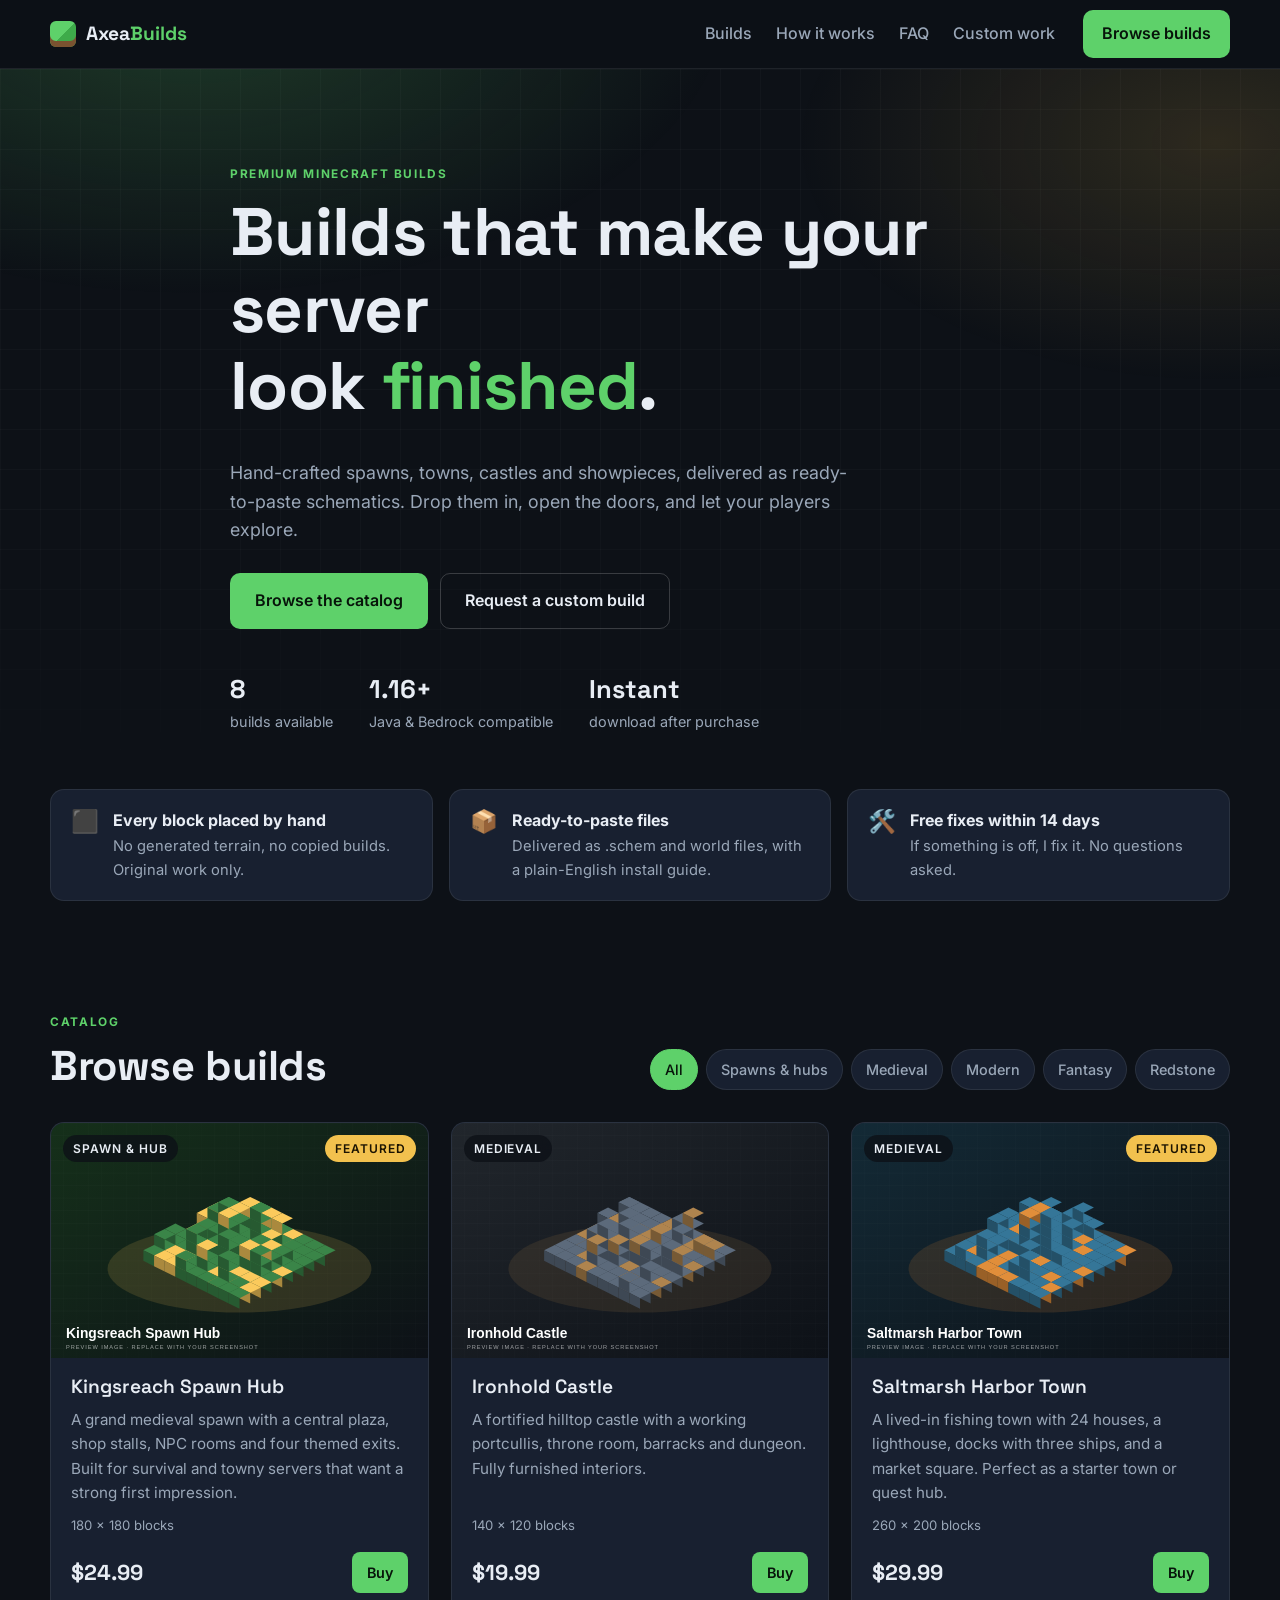
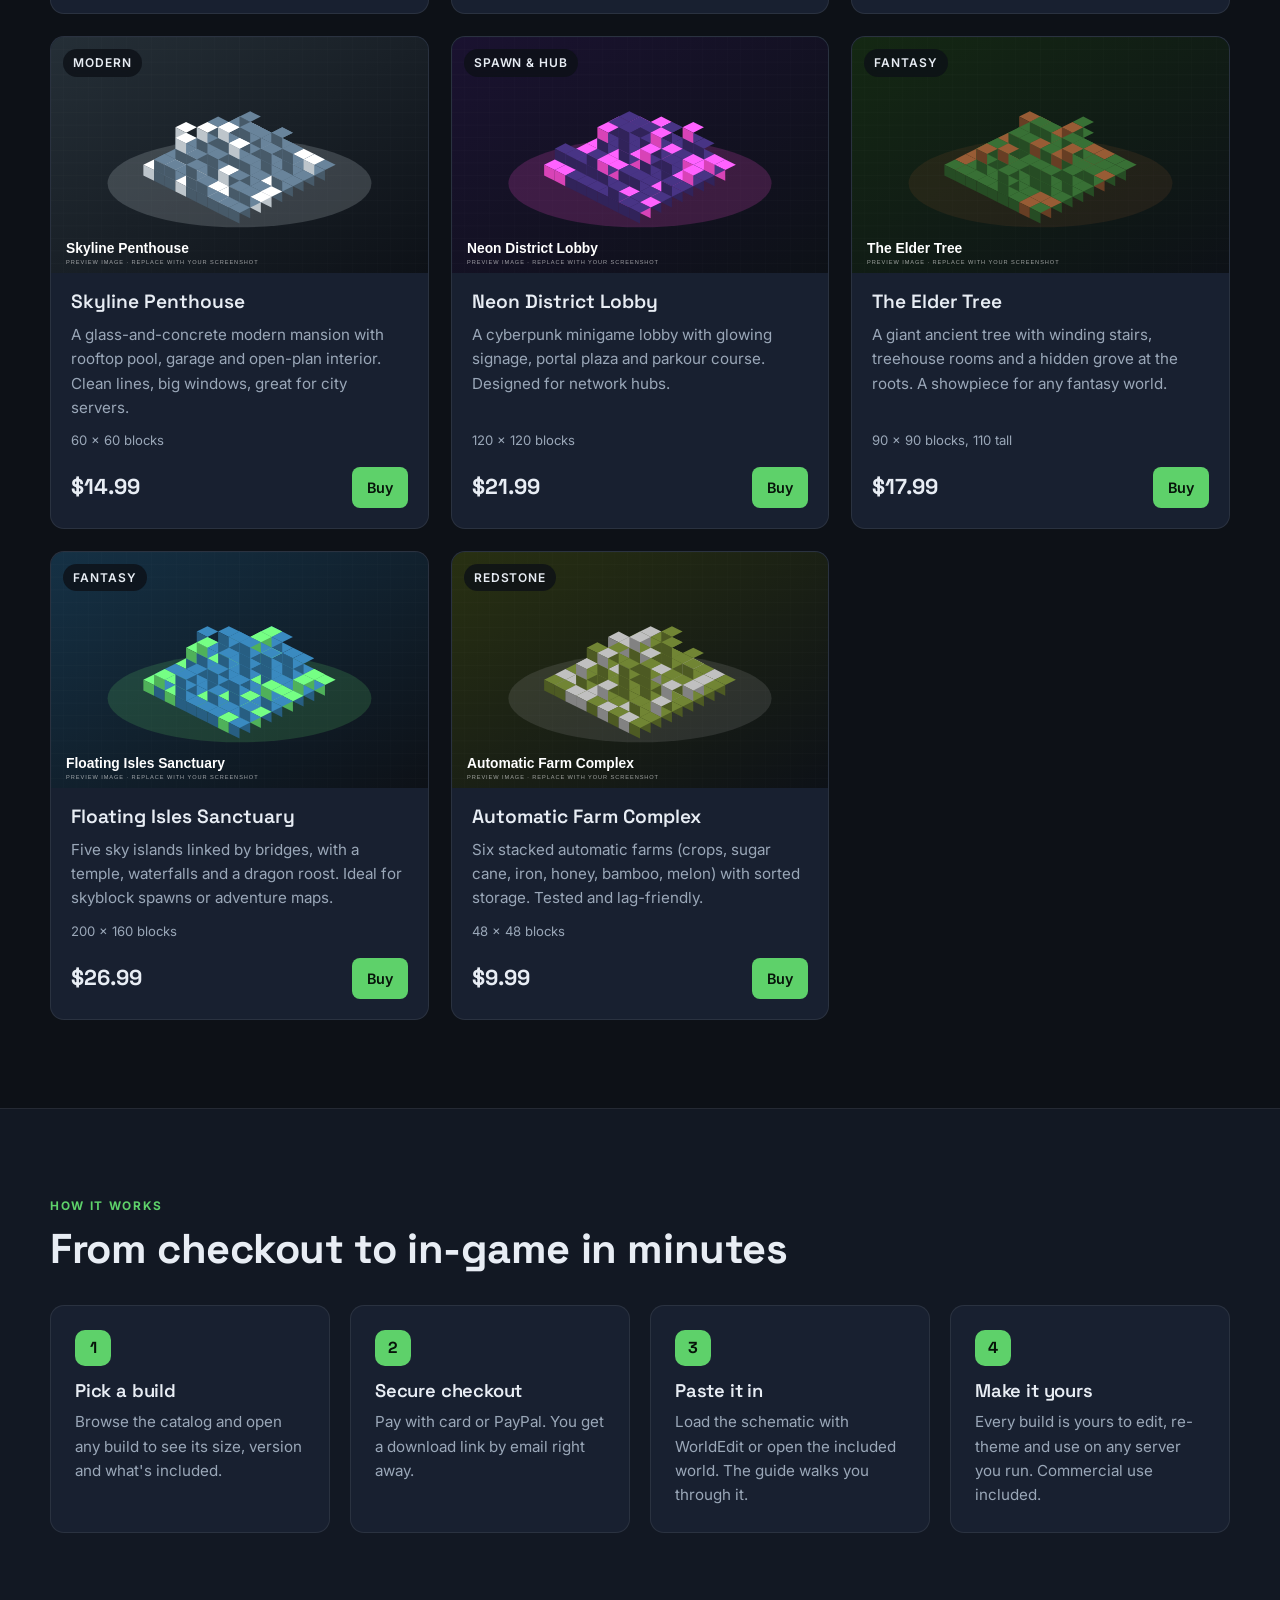
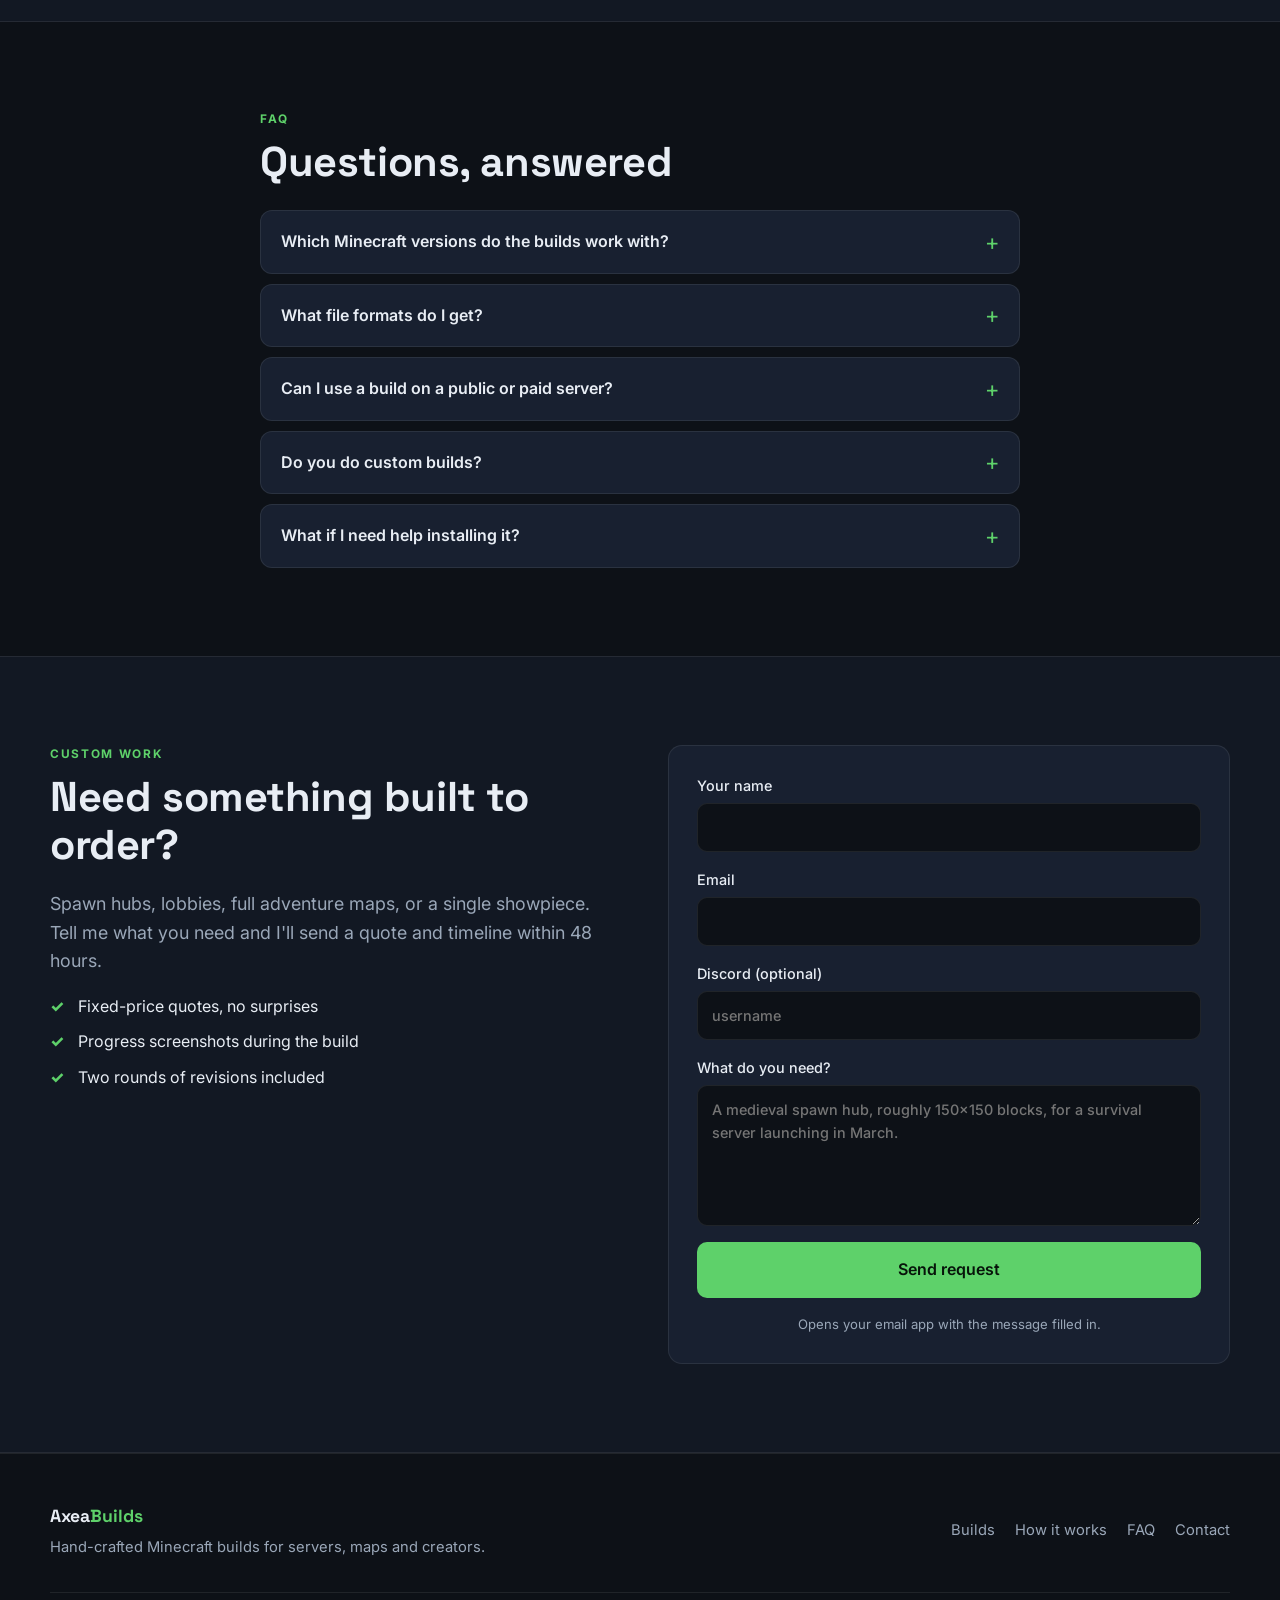
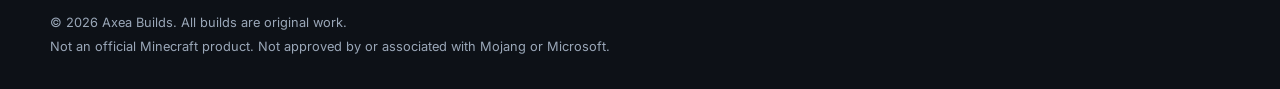
==== index.html @ 3d3b5273 "Add Axea Builds storefront website Static site for selling Minecraft builds: hero, filterable catalo" ====
<!doctype html>
<html lang="en">
<head>
  <meta charset="utf-8" />
  <meta name="viewport" content="width=device-width, initial-scale=1" />
  <title>Axea Builds — Premium Minecraft Builds</title>
  <meta name="description" content="Hand-crafted Minecraft builds for servers, maps and creators. Medieval, modern, fantasy and spawn hubs, delivered as ready-to-paste schematics." />
  <meta property="og:title" content="Axea Builds — Premium Minecraft Builds" />
  <meta property="og:description" content="Hand-crafted Minecraft builds for servers, maps and creators." />
  <meta property="og:type" content="website" />
  <link rel="icon" href="images/favicon.svg" type="image/svg+xml" />
  <link rel="preconnect" href="https://fonts.googleapis.com" />
  <link rel="preconnect" href="https://fonts.gstatic.com" crossorigin />
  <link href="https://fonts.googleapis.com/css2?family=Inter:wght@400;500;600;700;800&family=Space+Grotesk:wght@600;700&display=swap" rel="stylesheet" />
  <link rel="stylesheet" href="css/style.css" />
</head>
<body>
  <a class="skip-link" href="#catalog">Skip to catalog</a>

  <header class="site-header" id="top">
    <div class="container nav-row">
      <a class="brand" href="#top" aria-label="Axea Builds home">
        <span class="brand-mark" aria-hidden="true"></span>
        <span class="brand-name">Axea<span class="brand-accent">Builds</span></span>
      </a>
      <nav class="nav" aria-label="Main">
        <a href="#catalog">Builds</a>
        <a href="#process">How it works</a>
        <a href="#faq">FAQ</a>
        <a href="#contact">Custom work</a>
      </nav>
      <a class="btn btn-primary nav-cta" href="#catalog">Browse builds</a>
      <button class="nav-toggle" aria-label="Open menu" aria-expanded="false" aria-controls="mobile-nav">
        <span></span><span></span><span></span>
      </button>
    </div>
    <div class="mobile-nav" id="mobile-nav" hidden>
      <a href="#catalog">Builds</a>
      <a href="#process">How it works</a>
      <a href="#faq">FAQ</a>
      <a href="#contact">Custom work</a>
    </div>
  </header>

  <main>
    <!-- Hero -->
    <section class="hero">
      <div class="hero-bg" aria-hidden="true"></div>
      <div class="container hero-inner">
        <p class="eyebrow">Premium Minecraft builds</p>
        <h1>Builds that make your server<br class="br-desktop" /> look <em>finished</em>.</h1>
        <p class="lead">
          Hand-crafted spawns, towns, castles and showpieces, delivered as ready-to-paste
          schematics. Drop them in, open the doors, and let your players explore.
        </p>
        <div class="hero-actions">
          <a class="btn btn-primary btn-lg" href="#catalog">Browse the catalog</a>
          <a class="btn btn-ghost btn-lg" href="#contact">Request a custom build</a>
        </div>
        <ul class="hero-stats" aria-label="Highlights">
          <li><strong data-stat="builds">—</strong><span>builds available</span></li>
          <li><strong>1.16+</strong><span>Java &amp; Bedrock compatible</span></li>
          <li><strong>Instant</strong><span>download after purchase</span></li>
        </ul>
      </div>
    </section>

    <!-- Trust strip -->
    <section class="trust container" aria-label="Why buy here">
      <div class="trust-item">
        <span class="trust-icon" aria-hidden="true">⬛</span>
        <div><strong>Every block placed by hand</strong><p>No generated terrain, no copied builds. Original work only.</p></div>
      </div>
      <div class="trust-item">
        <span class="trust-icon" aria-hidden="true">📦</span>
        <div><strong>Ready-to-paste files</strong><p>Delivered as .schem and world files, with a plain-English install guide.</p></div>
      </div>
      <div class="trust-item">
        <span class="trust-icon" aria-hidden="true">🛠️</span>
        <div><strong>Free fixes within 14 days</strong><p>If something is off, I fix it. No questions asked.</p></div>
      </div>
    </section>

    <!-- Catalog -->
    <section class="section" id="catalog">
      <div class="container">
        <div class="section-head">
          <div>
            <p class="eyebrow">Catalog</p>
            <h2>Browse builds</h2>
          </div>
          <div class="filters" role="group" aria-label="Filter by category">
            <button class="chip is-active" data-filter="all">All</button>
            <button class="chip" data-filter="spawn">Spawns &amp; hubs</button>
            <button class="chip" data-filter="medieval">Medieval</button>
            <button class="chip" data-filter="modern">Modern</button>
            <button class="chip" data-filter="fantasy">Fantasy</button>
            <button class="chip" data-filter="redstone">Redstone</button>
          </div>
        </div>
        <div class="grid" id="build-grid" aria-live="polite"></div>
        <p class="empty" id="empty-state" hidden>No builds in this category yet. Check back soon.</p>
      </div>
    </section>

    <!-- Process -->
    <section class="section section-alt" id="process">
      <div class="container">
        <p class="eyebrow">How it works</p>
        <h2>From checkout to in-game in minutes</h2>
        <ol class="steps">
          <li>
            <span class="step-num">1</span>
            <h3>Pick a build</h3>
            <p>Browse the catalog and open any build to see its size, version and what's included.</p>
          </li>
          <li>
            <span class="step-num">2</span>
            <h3>Secure checkout</h3>
            <p>Pay with card or PayPal. You get a download link by email right away.</p>
          </li>
          <li>
            <span class="step-num">3</span>
            <h3>Paste it in</h3>
            <p>Load the schematic with WorldEdit or open the included world. The guide walks you through it.</p>
          </li>
          <li>
            <span class="step-num">4</span>
            <h3>Make it yours</h3>
            <p>Every build is yours to edit, re-theme and use on any server you run. Commercial use included.</p>
          </li>
        </ol>
      </div>
    </section>

    <!-- FAQ -->
    <section class="section" id="faq">
      <div class="container narrow">
        <p class="eyebrow">FAQ</p>
        <h2>Questions, answered</h2>
        <div class="faq">
          <details>
            <summary>Which Minecraft versions do the builds work with?</summary>
            <p>All builds are made in Java Edition 1.20 and tested back to 1.16. Bedrock world files are included for builds marked "Bedrock ready".</p>
          </details>
          <details>
            <summary>What file formats do I get?</summary>
            <p>A <code>.schem</code> file for WorldEdit or FAWE, plus a full world save so you can open the build in single-player and look around before placing it.</p>
          </details>
          <details>
            <summary>Can I use a build on a public or paid server?</summary>
            <p>Yes. Every purchase includes a commercial licence. The only thing you can't do is resell or redistribute the files themselves.</p>
          </details>
          <details>
            <summary>Do you do custom builds?</summary>
            <p>Yes. Send a short description, a rough size, and your deadline using the form below. You'll get a quote within 48 hours.</p>
          </details>
          <details>
            <summary>What if I need help installing it?</summary>
            <p>Every download comes with a step-by-step install guide. If you still get stuck, reply to your order email and I'll help you personally.</p>
          </details>
        </div>
      </div>
    </section>

    <!-- Contact / custom -->
    <section class="section section-alt" id="contact">
      <div class="container contact-grid">
        <div>
          <p class="eyebrow">Custom work</p>
          <h2>Need something built to order?</h2>
          <p class="lead">
            Spawn hubs, lobbies, full adventure maps, or a single showpiece. Tell me what you need
            and I'll send a quote and timeline within 48 hours.
          </p>
          <ul class="checklist">
            <li>Fixed-price quotes, no surprises</li>
            <li>Progress screenshots during the build</li>
            <li>Two rounds of revisions included</li>
          </ul>
        </div>
        <form class="contact-form" id="contact-form" novalidate>
          <label>
            <span>Your name</span>
            <input type="text" name="name" required autocomplete="name" />
          </label>
          <label>
            <span>Email</span>
            <input type="email" name="email" required autocomplete="email" />
          </label>
          <label>
            <span>Discord (optional)</span>
            <input type="text" name="discord" placeholder="username" />
          </label>
          <label>
            <span>What do you need?</span>
            <textarea name="message" rows="5" required placeholder="A medieval spawn hub, roughly 150×150 blocks, for a survival server launching in March."></textarea>
          </label>
          <button class="btn btn-primary btn-lg" type="submit">Send request</button>
          <p class="form-note">Opens your email app with the message filled in.</p>
        </form>
      </div>
    </section>
  </main>

  <footer class="site-footer">
    <div class="container footer-row">
      <div>
        <span class="brand-name">Axea<span class="brand-accent">Builds</span></span>
        <p class="footer-small">Hand-crafted Minecraft builds for servers, maps and creators.</p>
      </div>
      <nav class="footer-links" aria-label="Footer">
        <a href="#catalog">Builds</a>
        <a href="#process">How it works</a>
        <a href="#faq">FAQ</a>
        <a href="#contact">Contact</a>
      </nav>
    </div>
    <div class="container footer-legal">
      <p>© <span id="year"></span> Axea Builds. All builds are original work.</p>
      <p>Not an official Minecraft product. Not approved by or associated with Mojang or Microsoft.</p>
    </div>
  </footer>

  <!-- Build detail modal -->
  <div class="modal" id="modal" hidden>
    <div class="modal-backdrop" data-close></div>
    <div class="modal-card" role="dialog" aria-modal="true" aria-labelledby="modal-title">
      <button class="modal-close" data-close aria-label="Close">×</button>
      <div class="modal-media"><img id="modal-img" alt="" /></div>
      <div class="modal-body">
        <p class="eyebrow" id="modal-category"></p>
        <h2 id="modal-title"></h2>
        <p id="modal-desc"></p>
        <dl class="specs">
          <div><dt>Size</dt><dd id="modal-size"></dd></div>
          <div><dt>Version</dt><dd id="modal-version"></dd></div>
          <div><dt>Includes</dt><dd id="modal-includes"></dd></div>
        </dl>
        <div class="modal-actions">
          <span class="price" id="modal-price"></span>
          <a class="btn btn-primary btn-lg" id="modal-buy" href="#" target="_blank" rel="noopener">Buy now</a>
        </div>
      </div>
    </div>
  </div>

  <script src="js/builds.js"></script>
  <script src="js/main.js"></script>
</body>
</html>
---- css/style.css ----
/* ============================================================
   Axea Builds — stylesheet
   Colors and sizes live in :root so they are easy to change.
   ============================================================ */

:root {
  --bg: #0d1117;
  --bg-alt: #121823;
  --surface: #182030;
  --surface-2: #1f2a3b;
  --border: rgba(255, 255, 255, 0.08);
  --text: #e8edf4;
  --muted: #9aa7b8;
  --accent: #5ed16a;        /* grass green */
  --accent-dark: #3eab4a;
  --gold: #f2c14e;
  --danger: #ff6b6b;
  --radius: 14px;
  --shadow: 0 20px 50px rgba(0, 0, 0, 0.45);
  --font: "Inter", system-ui, -apple-system, "Segoe UI", sans-serif;
  --font-display: "Space Grotesk", var(--font);
  --container: 1180px;
}

*, *::before, *::after { box-sizing: border-box; }

html { scroll-behavior: smooth; }

body {
  margin: 0;
  font-family: var(--font);
  background: var(--bg);
  color: var(--text);
  line-height: 1.6;
  -webkit-font-smoothing: antialiased;
}

img { max-width: 100%; display: block; }
a { color: inherit; text-decoration: none; }
button { font: inherit; cursor: pointer; }

h1, h2, h3 {
  font-family: var(--font-display);
  line-height: 1.15;
  margin: 0 0 0.5em;
  letter-spacing: -0.01em;
}
h1 { font-size: clamp(2.4rem, 6vw, 4.2rem); font-weight: 700; }
h2 { font-size: clamp(1.8rem, 4vw, 2.6rem); font-weight: 700; }
h3 { font-size: 1.15rem; font-weight: 600; }

p { margin: 0 0 1em; }
code { background: var(--surface-2); padding: 0.1em 0.4em; border-radius: 6px; font-size: 0.9em; }

.container {
  width: min(var(--container), 100% - 32px);
  margin-inline: auto;
}
.container.narrow { max-width: 760px; }

.eyebrow {
  text-transform: uppercase;
  letter-spacing: 0.14em;
  font-size: 0.74rem;
  font-weight: 700;
  color: var(--accent);
  margin-bottom: 0.6rem;
}

.lead { font-size: 1.12rem; color: var(--muted); max-width: 58ch; }

.skip-link {
  position: absolute; left: -999px; top: 8px;
  background: var(--accent); color: #000; padding: 8px 12px; border-radius: 8px;
}
.skip-link:focus { left: 8px; z-index: 100; }

/* ---------- Buttons ---------- */
.btn {
  display: inline-flex; align-items: center; justify-content: center; gap: 8px;
  padding: 10px 18px;
  border-radius: 10px;
  font-weight: 600;
  border: 1px solid transparent;
  transition: transform 0.15s ease, background 0.15s ease, border-color 0.15s ease;
  white-space: nowrap;
}
.btn:hover { transform: translateY(-1px); }
.btn:active { transform: translateY(0); }
.btn-lg { padding: 14px 24px; font-size: 1rem; }
.btn-primary { background: var(--accent); color: #07140a; }
.btn-primary:hover { background: #74e07f; }
.btn-ghost { background: transparent; border-color: rgba(255,255,255,0.18); color: var(--text); }
.btn-ghost:hover { border-color: rgba(255,255,255,0.4); background: rgba(255,255,255,0.04); }
.btn-sm { padding: 8px 14px; font-size: 0.9rem; border-radius: 8px; }

/* ---------- Header ---------- */
.site-header {
  position: sticky; top: 0; z-index: 50;
  background: rgba(13, 17, 23, 0.8);
  backdrop-filter: blur(14px);
  -webkit-backdrop-filter: blur(14px);
  border-bottom: 1px solid var(--border);
}
.nav-row { display: flex; align-items: center; gap: 28px; height: 68px; }
.brand { display: flex; align-items: center; gap: 10px; font-family: var(--font-display); font-weight: 700; font-size: 1.2rem; }
.brand-mark {
  width: 26px; height: 26px; border-radius: 6px;
  background:
    linear-gradient(135deg, var(--accent) 0 50%, var(--accent-dark) 50% 100%);
  box-shadow: inset 0 -6px 0 #7a5230;
}
.brand-accent { color: var(--accent); }
.nav { display: flex; gap: 24px; margin-left: auto; font-weight: 500; color: var(--muted); }
.nav a:hover { color: var(--text); }
.nav-toggle {
  display: none; background: none; border: 0; padding: 8px; margin-left: auto;
  flex-direction: column; gap: 5px;
}
.nav-toggle span { display: block; width: 22px; height: 2px; background: var(--text); border-radius: 2px; }
.mobile-nav { display: flex; flex-direction: column; border-top: 1px solid var(--border); }
.mobile-nav[hidden] { display: none; }
.mobile-nav a { padding: 14px 16px; border-bottom: 1px solid var(--border); font-weight: 500; }

/* ---------- Hero ---------- */
.hero { position: relative; overflow: hidden; padding: 96px 0 72px; }
.hero-bg {
  position: absolute; inset: 0; z-index: 0;
  background:
    radial-gradient(900px 500px at 15% -10%, rgba(94, 209, 106, 0.22), transparent 60%),
    radial-gradient(700px 400px at 95% 10%, rgba(242, 193, 78, 0.14), transparent 60%),
    linear-gradient(rgba(255,255,255,0.025) 1px, transparent 1px),
    linear-gradient(90deg, rgba(255,255,255,0.025) 1px, transparent 1px);
  background-size: auto, auto, 40px 40px, 40px 40px;
  mask-image: linear-gradient(to bottom, #000 60%, transparent);
  -webkit-mask-image: linear-gradient(to bottom, #000 60%, transparent);
}
.hero-inner { position: relative; z-index: 1; max-width: 820px; }
.hero h1 em { font-style: normal; color: var(--accent); }
.hero-actions { display: flex; flex-wrap: wrap; gap: 12px; margin: 28px 0 40px; }
.hero-stats {
  list-style: none; padding: 0; margin: 0;
  display: flex; flex-wrap: wrap; gap: 36px;
}
.hero-stats li { display: flex; flex-direction: column; }
.hero-stats strong { font-family: var(--font-display); font-size: 1.6rem; }
.hero-stats span { color: var(--muted); font-size: 0.9rem; }

/* ---------- Trust strip ---------- */
.trust {
  display: grid; grid-template-columns: repeat(3, 1fr); gap: 16px;
  margin-top: -16px; margin-bottom: 24px;
}
.trust-item {
  display: flex; gap: 14px; align-items: flex-start;
  background: var(--surface); border: 1px solid var(--border);
  border-radius: var(--radius); padding: 18px 20px;
}
.trust-icon { font-size: 1.4rem; line-height: 1; margin-top: 2px; }
.trust-item strong { display: block; margin-bottom: 2px; }
.trust-item p { margin: 0; color: var(--muted); font-size: 0.92rem; }

/* ---------- Sections ---------- */
.section { padding: 88px 0; }
.section-alt { background: var(--bg-alt); border-block: 1px solid var(--border); }
.section-head {
  display: flex; flex-wrap: wrap; align-items: flex-end; justify-content: space-between;
  gap: 20px; margin-bottom: 32px;
}
.section-head h2 { margin-bottom: 0; }

.filters { display: flex; flex-wrap: wrap; gap: 8px; }
.chip {
  background: var(--surface); border: 1px solid var(--border); color: var(--muted);
  padding: 8px 14px; border-radius: 999px; font-weight: 500; font-size: 0.9rem;
  transition: all 0.15s ease;
}
.chip:hover { color: var(--text); border-color: rgba(255,255,255,0.25); }
.chip.is-active { background: var(--accent); color: #07140a; border-color: var(--accent); }

/* ---------- Catalog grid ---------- */
.grid {
  display: grid;
  grid-template-columns: repeat(auto-fill, minmax(300px, 1fr));
  gap: 22px;
}
.card {
  background: var(--surface); border: 1px solid var(--border);
  border-radius: var(--radius); overflow: hidden;
  display: flex; flex-direction: column;
  transition: transform 0.2s ease, border-color 0.2s ease, box-shadow 0.2s ease;
}
.card:hover { transform: translateY(-4px); border-color: rgba(94,209,106,0.5); box-shadow: var(--shadow); }
.card-media { position: relative; aspect-ratio: 16 / 10; background: var(--surface-2); cursor: pointer; }
.card-media img { width: 100%; height: 100%; object-fit: cover; }
.badge {
  position: absolute; top: 12px; left: 12px;
  background: rgba(13,17,23,0.8); backdrop-filter: blur(6px);
  padding: 4px 10px; border-radius: 999px; font-size: 0.75rem; font-weight: 600;
  text-transform: uppercase; letter-spacing: 0.08em;
}
.badge.is-featured { background: var(--gold); color: #1c1402; left: auto; right: 12px; }
.card-body { padding: 18px 20px 20px; display: flex; flex-direction: column; gap: 10px; flex: 1; }
.card-body h3 { margin: 0; font-size: 1.2rem; }
.card-body h3 button {
  background: none; border: 0; color: inherit; font: inherit; padding: 0; text-align: left;
}
.card-body h3 button:hover { color: var(--accent); }
.card-desc { color: var(--muted); font-size: 0.95rem; margin: 0; flex: 1; }
.card-meta { display: flex; gap: 14px; color: var(--muted); font-size: 0.82rem; }
.card-foot { display: flex; align-items: center; justify-content: space-between; margin-top: 6px; }
.price { font-family: var(--font-display); font-weight: 700; font-size: 1.35rem; }
.price small { color: var(--muted); font-weight: 500; font-size: 0.8rem; margin-left: 4px; }
.empty { text-align: center; color: var(--muted); padding: 40px 0; }

/* ---------- Steps ---------- */
.steps {
  list-style: none; padding: 0; margin: 32px 0 0;
  display: grid; grid-template-columns: repeat(4, 1fr); gap: 20px;
  counter-reset: step;
}
.steps li {
  background: var(--surface); border: 1px solid var(--border); border-radius: var(--radius);
  padding: 24px;
}
.step-num {
  display: inline-grid; place-items: center;
  width: 36px; height: 36px; border-radius: 10px;
  background: var(--accent); color: #07140a; font-weight: 800; margin-bottom: 14px;
  font-family: var(--font-display);
}
.steps p { margin: 0; color: var(--muted); font-size: 0.95rem; }

/* ---------- FAQ ---------- */
.faq { margin-top: 24px; display: flex; flex-direction: column; gap: 10px; }
.faq details {
  background: var(--surface); border: 1px solid var(--border); border-radius: 12px;
  padding: 0 20px;
}
.faq summary {
  cursor: pointer; font-weight: 600; padding: 18px 0; list-style: none;
  display: flex; justify-content: space-between; align-items: center; gap: 16px;
}
.faq summary::-webkit-details-marker { display: none; }
.faq summary::after {
  content: "+"; font-size: 1.4rem; color: var(--accent); font-weight: 400; line-height: 1;
  transition: transform 0.2s ease;
}
.faq details[open] summary::after { transform: rotate(45deg); }
.faq details p { color: var(--muted); margin: 0 0 18px; }

/* ---------- Contact ---------- */
.contact-grid { display: grid; grid-template-columns: 1fr 1fr; gap: 56px; align-items: start; }
.checklist { list-style: none; padding: 0; margin: 16px 0 0; display: grid; gap: 10px; }
.checklist li { padding-left: 28px; position: relative; }
.checklist li::before {
  content: "✓"; position: absolute; left: 0; color: var(--accent); font-weight: 800;
}
.contact-form {
  background: var(--surface); border: 1px solid var(--border); border-radius: var(--radius);
  padding: 28px; display: grid; gap: 16px;
}
.contact-form label { display: grid; gap: 6px; font-size: 0.9rem; font-weight: 500; }
.contact-form input, .contact-form textarea {
  font: inherit; color: var(--text);
  background: var(--bg); border: 1px solid var(--border); border-radius: 10px;
  padding: 12px 14px; width: 100%; resize: vertical;
}
.contact-form input:focus, .contact-form textarea:focus {
  outline: none; border-color: var(--accent); box-shadow: 0 0 0 3px rgba(94,209,106,0.2);
}
.contact-form input.is-invalid, .contact-form textarea.is-invalid { border-color: var(--danger); }
.form-note { margin: 0; color: var(--muted); font-size: 0.82rem; text-align: center; }

/* ---------- Footer ---------- */
.site-footer { border-top: 1px solid var(--border); padding: 48px 0 28px; color: var(--muted); font-size: 0.92rem; }
.footer-row { display: flex; flex-wrap: wrap; justify-content: space-between; gap: 24px; }
.footer-row .brand-name { color: var(--text); font-family: var(--font-display); font-weight: 700; font-size: 1.1rem; }
.footer-small { margin: 6px 0 0; }
.footer-links { display: flex; gap: 20px; align-items: center; }
.footer-links a:hover { color: var(--text); }
.footer-legal { margin-top: 32px; padding-top: 20px; border-top: 1px solid var(--border); font-size: 0.8rem; }
.footer-legal p { margin: 0 0 4px; }

/* ---------- Modal ---------- */
.modal { position: fixed; inset: 0; z-index: 100; display: grid; place-items: center; padding: 16px; }
.modal[hidden] { display: none; }
.modal-backdrop { position: absolute; inset: 0; background: rgba(0,0,0,0.7); backdrop-filter: blur(4px); }
.modal-card {
  position: relative; z-index: 1;
  width: min(960px, 100%); max-height: calc(100vh - 32px); overflow: auto;
  background: var(--surface); border: 1px solid var(--border); border-radius: 18px;
  display: grid; grid-template-columns: 1.1fr 1fr; box-shadow: var(--shadow);
  animation: pop 0.2s ease;
}
@keyframes pop { from { transform: scale(0.97); opacity: 0; } to { transform: none; opacity: 1; } }
.modal-media { background: var(--surface-2); min-height: 280px; }
.modal-media img { width: 100%; height: 100%; object-fit: cover; }
.modal-body { padding: 32px; display: flex; flex-direction: column; }
.modal-body h2 { font-size: 1.8rem; }
.modal-body > p { color: var(--muted); }
.modal-close {
  position: absolute; top: 12px; right: 12px; z-index: 2;
  width: 36px; height: 36px; border-radius: 50%; border: 0;
  background: rgba(0,0,0,0.55); color: #fff; font-size: 1.4rem; line-height: 1;
}
.specs { margin: 8px 0 24px; display: grid; gap: 10px; }
.specs div { display: flex; justify-content: space-between; gap: 16px; border-bottom: 1px solid var(--border); padding-bottom: 8px; font-size: 0.95rem; }
.specs dt { color: var(--muted); }
.specs dd { margin: 0; text-align: right; }
.modal-actions { margin-top: auto; display: flex; align-items: center; justify-content: space-between; gap: 16px; }
.modal-actions .price { font-size: 1.7rem; }

body.modal-open { overflow: hidden; }

/* ---------- Responsive ---------- */
@media (max-width: 960px) {
  .steps { grid-template-columns: repeat(2, 1fr); }
  .trust { grid-template-columns: 1fr; margin-top: 0; }
  .contact-grid { grid-template-columns: 1fr; gap: 32px; }
}
@media (max-width: 760px) {
  .nav, .nav-cta { display: none; }
  .nav-toggle { display: flex; }
  .hero { padding: 64px 0 48px; }
  .br-desktop { display: none; }
  .section { padding: 64px 0; }
  .steps { grid-template-columns: 1fr; }
  .modal-card { grid-template-columns: 1fr; }
  .modal-media { min-height: 200px; max-height: 240px; }
  .modal-body { padding: 24px; }
  .modal-actions { flex-direction: column; align-items: stretch; }
}
@media (min-width: 761px) {
  .mobile-nav { display: none !important; }
}
@media (prefers-reduced-motion: reduce) {
  html { scroll-behavior: auto; }
  .card, .btn, .modal-card { transition: none; animation: none; }
}
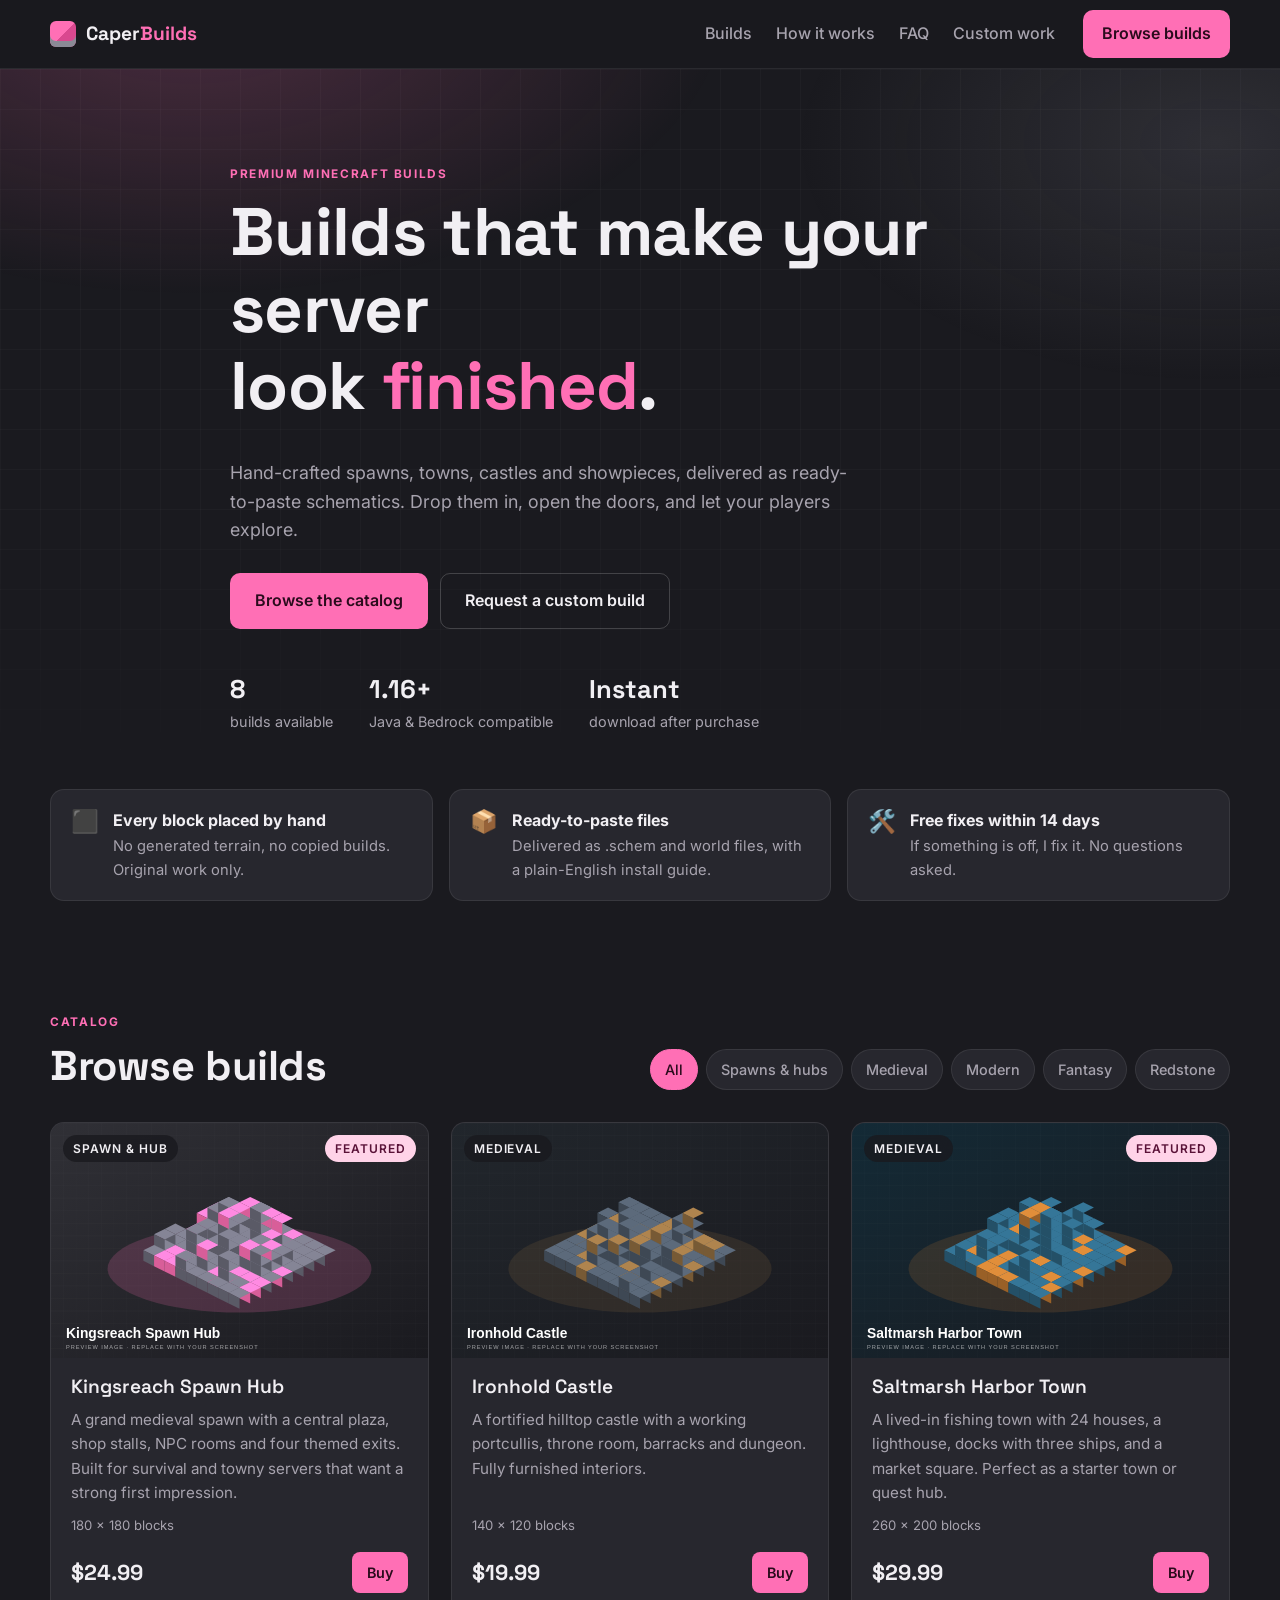
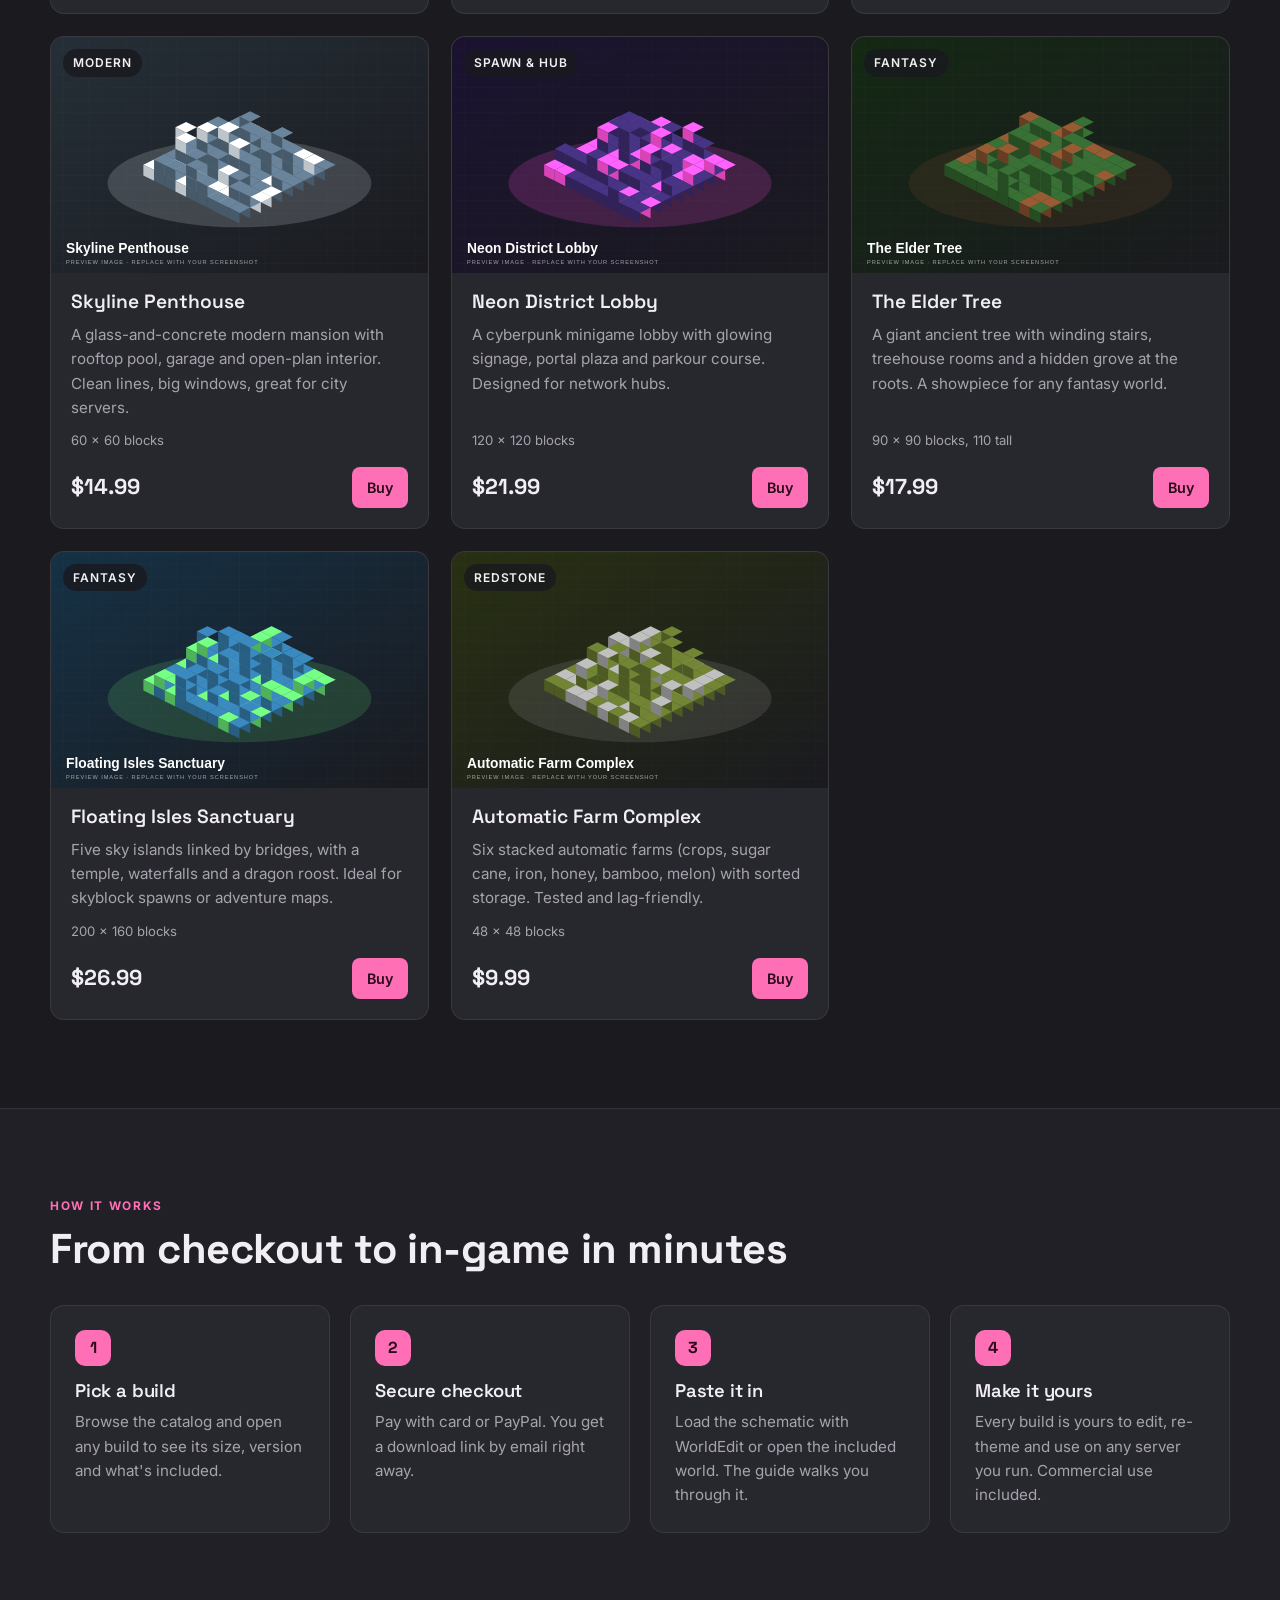
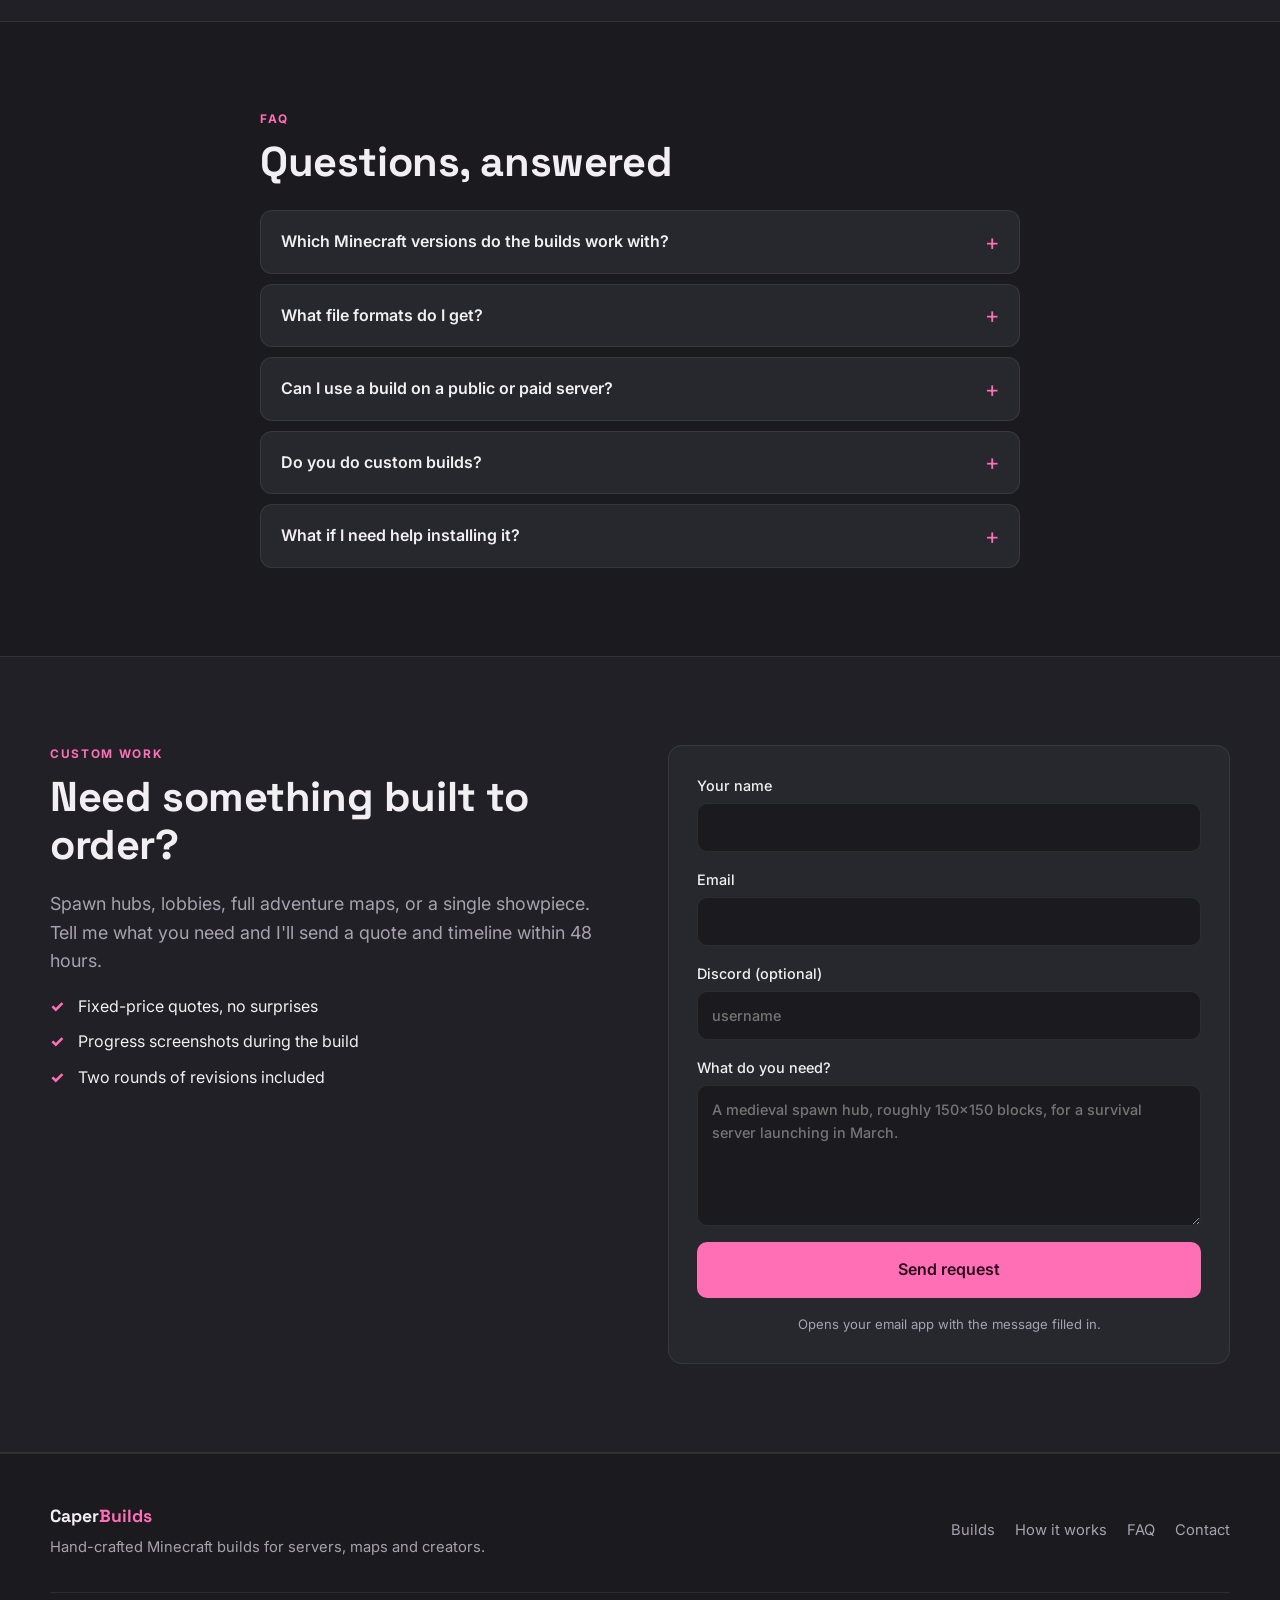
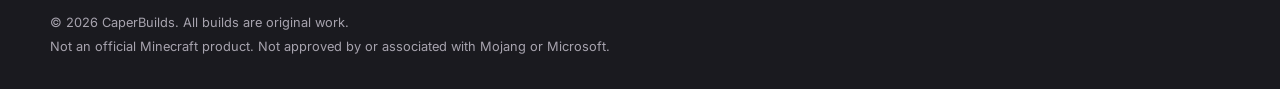
==== commit eb8155f1: "Switch theme to pink and gray, rename to CaperBuilds Co-Authored-By: Claude Fable 5.1 <noreply@anthr" ====
--- a/index.html
+++ b/index.html
@@ -3,9 +3,9 @@
 <head>
   <meta charset="utf-8" />
   <meta name="viewport" content="width=device-width, initial-scale=1" />
-  <title>Axea Builds — Premium Minecraft Builds</title>
+  <title>CaperBuilds — Premium Minecraft Builds</title>
   <meta name="description" content="Hand-crafted Minecraft builds for servers, maps and creators. Medieval, modern, fantasy and spawn hubs, delivered as ready-to-paste schematics." />
-  <meta property="og:title" content="Axea Builds — Premium Minecraft Builds" />
+  <meta property="og:title" content="CaperBuilds — Premium Minecraft Builds" />
   <meta property="og:description" content="Hand-crafted Minecraft builds for servers, maps and creators." />
   <meta property="og:type" content="website" />
   <link rel="icon" href="images/favicon.svg" type="image/svg+xml" />
@@ -19,9 +19,9 @@
 
   <header class="site-header" id="top">
     <div class="container nav-row">
-      <a class="brand" href="#top" aria-label="Axea Builds home">
+      <a class="brand" href="#top" aria-label="CaperBuilds home">
         <span class="brand-mark" aria-hidden="true"></span>
-        <span class="brand-name">Axea<span class="brand-accent">Builds</span></span>
+        <span class="brand-name">Caper<span class="brand-accent">Builds</span></span>
       </a>
       <nav class="nav" aria-label="Main">
         <a href="#catalog">Builds</a>
@@ -206,7 +206,7 @@
   <footer class="site-footer">
     <div class="container footer-row">
       <div>
-        <span class="brand-name">Axea<span class="brand-accent">Builds</span></span>
+        <span class="brand-name">Caper<span class="brand-accent">Builds</span></span>
         <p class="footer-small">Hand-crafted Minecraft builds for servers, maps and creators.</p>
       </div>
       <nav class="footer-links" aria-label="Footer">
@@ -217,7 +217,7 @@
       </nav>
     </div>
     <div class="container footer-legal">
-      <p>© <span id="year"></span> Axea Builds. All builds are original work.</p>
+      <p>© <span id="year"></span> CaperBuilds. All builds are original work.</p>
       <p>Not an official Minecraft product. Not approved by or associated with Mojang or Microsoft.</p>
     </div>
   </footer>
--- a/css/style.css
+++ b/css/style.css
@@ -1,19 +1,19 @@
 /* ============================================================
-   Axea Builds — stylesheet
+   CaperBuilds — stylesheet
    Colors and sizes live in :root so they are easy to change.
    ============================================================ */
 
 :root {
-  --bg: #0d1117;
-  --bg-alt: #121823;
-  --surface: #182030;
-  --surface-2: #1f2a3b;
+  --bg: #1a1a1f;
+  --bg-alt: #202026;
+  --surface: #27272e;
+  --surface-2: #32323a;
   --border: rgba(255, 255, 255, 0.08);
-  --text: #e8edf4;
-  --muted: #9aa7b8;
-  --accent: #5ed16a;        /* grass green */
-  --accent-dark: #3eab4a;
-  --gold: #f2c14e;
+  --text: #f1eff3;
+  --muted: #a7a3ae;
+  --accent: #ff6fb5;        /* pink */
+  --accent-dark: #d9488f;
+  --gold: #ffd3e8;        /* soft pink, used for the Featured tag */
   --danger: #ff6b6b;
   --radius: 14px;
   --shadow: 0 20px 50px rgba(0, 0, 0, 0.45);
@@ -88,8 +88,8 @@
 .btn:hover { transform: translateY(-1px); }
 .btn:active { transform: translateY(0); }
 .btn-lg { padding: 14px 24px; font-size: 1rem; }
-.btn-primary { background: var(--accent); color: #07140a; }
-.btn-primary:hover { background: #74e07f; }
+.btn-primary { background: var(--accent); color: #2a0b1c; }
+.btn-primary:hover { background: #ff8bc5; }
 .btn-ghost { background: transparent; border-color: rgba(255,255,255,0.18); color: var(--text); }
 .btn-ghost:hover { border-color: rgba(255,255,255,0.4); background: rgba(255,255,255,0.04); }
 .btn-sm { padding: 8px 14px; font-size: 0.9rem; border-radius: 8px; }
@@ -97,7 +97,7 @@
 /* ---------- Header ---------- */
 .site-header {
   position: sticky; top: 0; z-index: 50;
-  background: rgba(13, 17, 23, 0.8);
+  background: rgba(26, 26, 31, 0.8);
   backdrop-filter: blur(14px);
   -webkit-backdrop-filter: blur(14px);
   border-bottom: 1px solid var(--border);
@@ -108,7 +108,7 @@
   width: 26px; height: 26px; border-radius: 6px;
   background:
     linear-gradient(135deg, var(--accent) 0 50%, var(--accent-dark) 50% 100%);
-  box-shadow: inset 0 -6px 0 #7a5230;
+  box-shadow: inset 0 -6px 0 #8a8a96;
 }
 .brand-accent { color: var(--accent); }
 .nav { display: flex; gap: 24px; margin-left: auto; font-weight: 500; color: var(--muted); }
@@ -127,8 +127,8 @@
 .hero-bg {
   position: absolute; inset: 0; z-index: 0;
   background:
-    radial-gradient(900px 500px at 15% -10%, rgba(94, 209, 106, 0.22), transparent 60%),
-    radial-gradient(700px 400px at 95% 10%, rgba(242, 193, 78, 0.14), transparent 60%),
+    radial-gradient(900px 500px at 15% -10%, rgba(255, 111, 181, 0.22), transparent 60%),
+    radial-gradient(700px 400px at 95% 10%, rgba(170, 170, 185, 0.14), transparent 60%),
     linear-gradient(rgba(255,255,255,0.025) 1px, transparent 1px),
     linear-gradient(90deg, rgba(255,255,255,0.025) 1px, transparent 1px);
   background-size: auto, auto, 40px 40px, 40px 40px;
@@ -176,7 +176,7 @@
   transition: all 0.15s ease;
 }
 .chip:hover { color: var(--text); border-color: rgba(255,255,255,0.25); }
-.chip.is-active { background: var(--accent); color: #07140a; border-color: var(--accent); }
+.chip.is-active { background: var(--accent); color: #2a0b1c; border-color: var(--accent); }
 
 /* ---------- Catalog grid ---------- */
 .grid {
@@ -190,16 +190,16 @@
   display: flex; flex-direction: column;
   transition: transform 0.2s ease, border-color 0.2s ease, box-shadow 0.2s ease;
 }
-.card:hover { transform: translateY(-4px); border-color: rgba(94,209,106,0.5); box-shadow: var(--shadow); }
+.card:hover { transform: translateY(-4px); border-color: rgba(255,111,181,0.5); box-shadow: var(--shadow); }
 .card-media { position: relative; aspect-ratio: 16 / 10; background: var(--surface-2); cursor: pointer; }
 .card-media img { width: 100%; height: 100%; object-fit: cover; }
 .badge {
   position: absolute; top: 12px; left: 12px;
-  background: rgba(13,17,23,0.8); backdrop-filter: blur(6px);
+  background: rgba(26,26,31,0.8); backdrop-filter: blur(6px);
   padding: 4px 10px; border-radius: 999px; font-size: 0.75rem; font-weight: 600;
   text-transform: uppercase; letter-spacing: 0.08em;
 }
-.badge.is-featured { background: var(--gold); color: #1c1402; left: auto; right: 12px; }
+.badge.is-featured { background: var(--gold); color: #5a1238; left: auto; right: 12px; }
 .card-body { padding: 18px 20px 20px; display: flex; flex-direction: column; gap: 10px; flex: 1; }
 .card-body h3 { margin: 0; font-size: 1.2rem; }
 .card-body h3 button {
@@ -226,7 +226,7 @@
 .step-num {
   display: inline-grid; place-items: center;
   width: 36px; height: 36px; border-radius: 10px;
-  background: var(--accent); color: #07140a; font-weight: 800; margin-bottom: 14px;
+  background: var(--accent); color: #2a0b1c; font-weight: 800; margin-bottom: 14px;
   font-family: var(--font-display);
 }
 .steps p { margin: 0; color: var(--muted); font-size: 0.95rem; }
@@ -267,7 +267,7 @@
   padding: 12px 14px; width: 100%; resize: vertical;
 }
 .contact-form input:focus, .contact-form textarea:focus {
-  outline: none; border-color: var(--accent); box-shadow: 0 0 0 3px rgba(94,209,106,0.2);
+  outline: none; border-color: var(--accent); box-shadow: 0 0 0 3px rgba(255,111,181,0.25);
 }
 .contact-form input.is-invalid, .contact-form textarea.is-invalid { border-color: var(--danger); }
 .form-note { margin: 0; color: var(--muted); font-size: 0.82rem; text-align: center; }
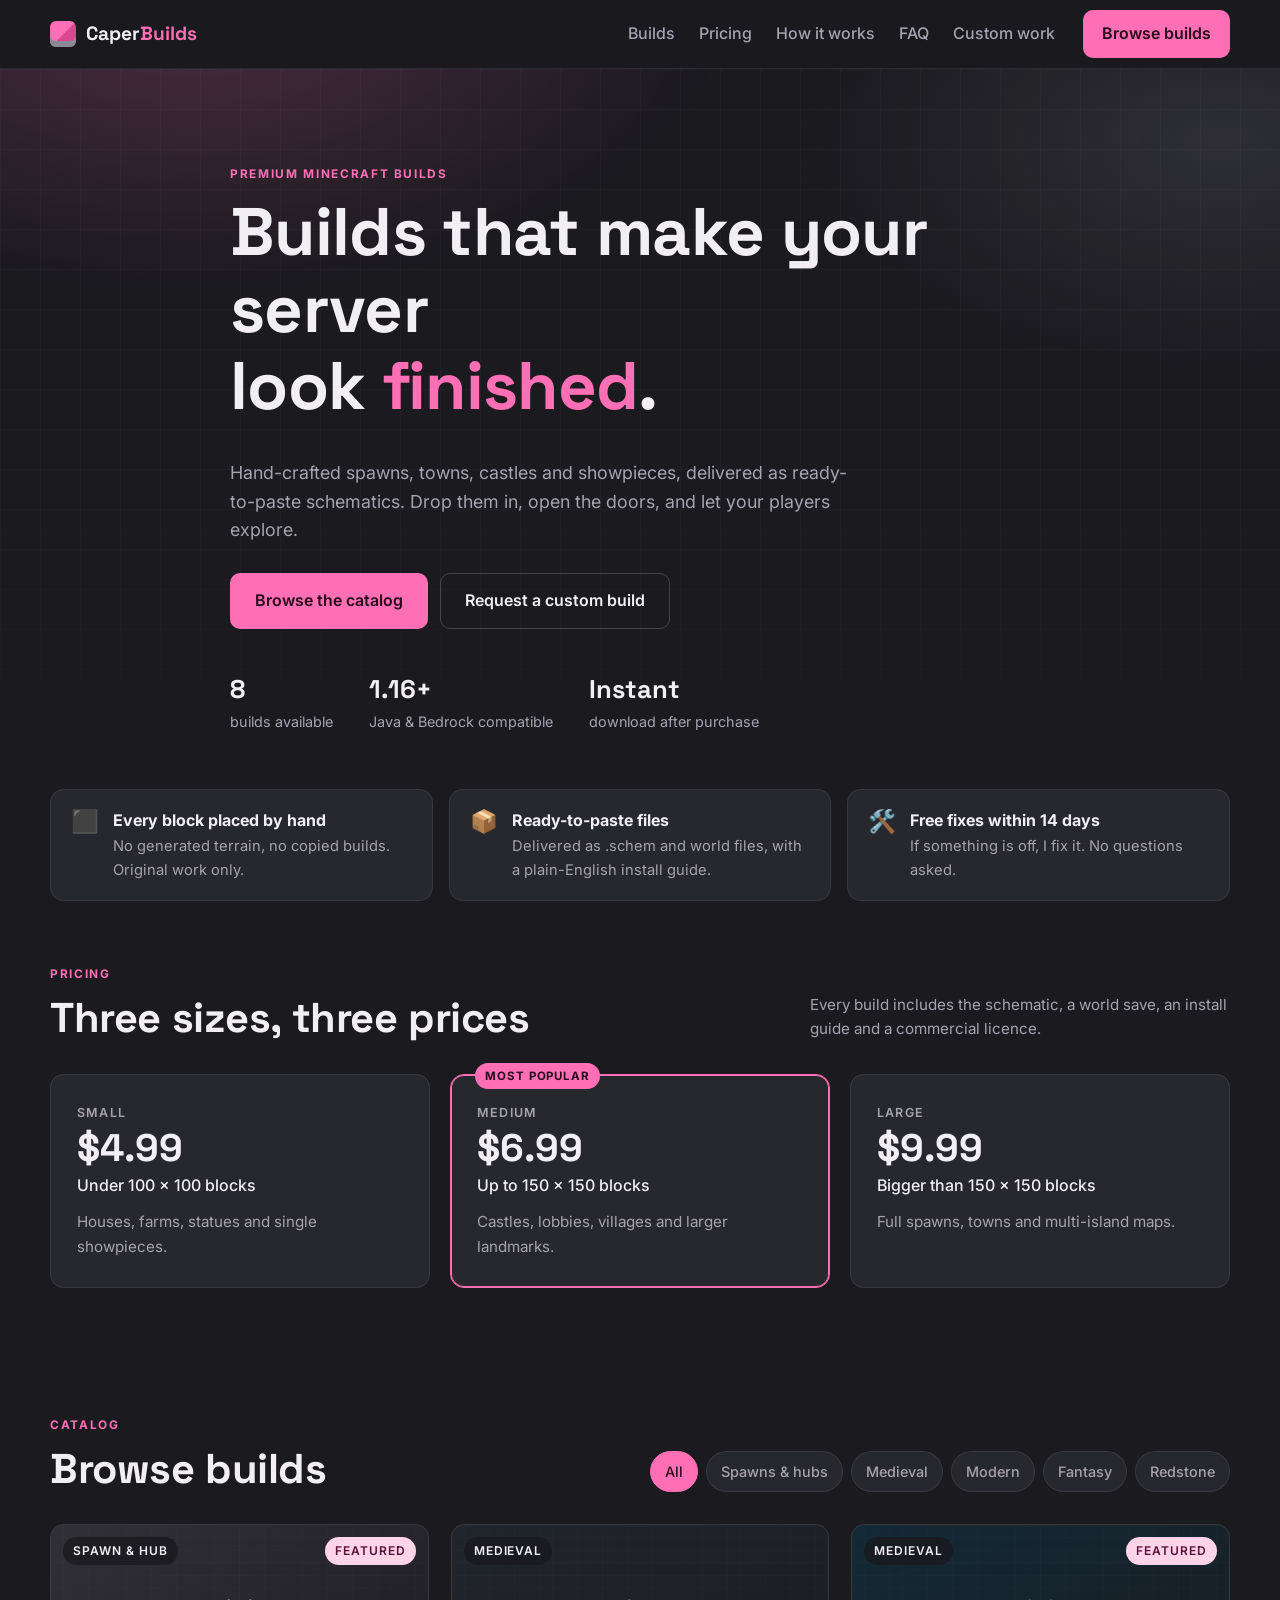
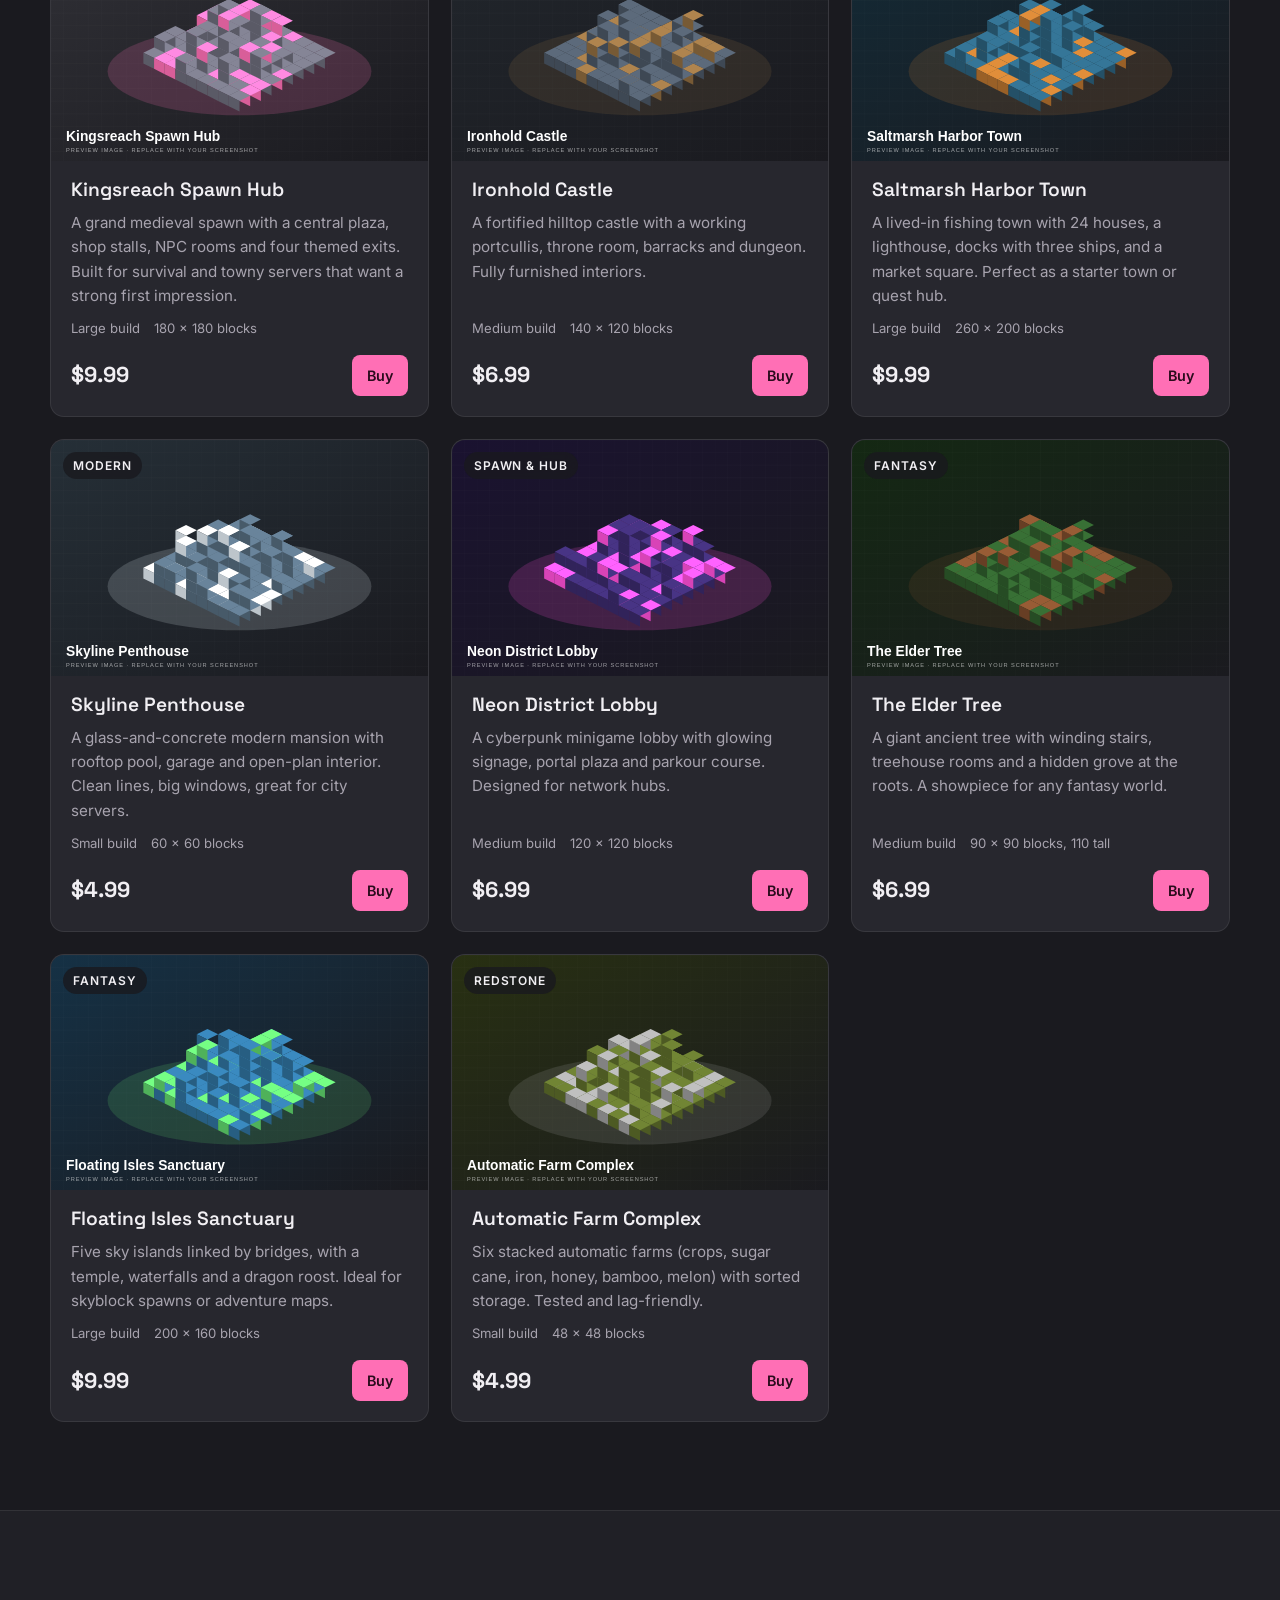
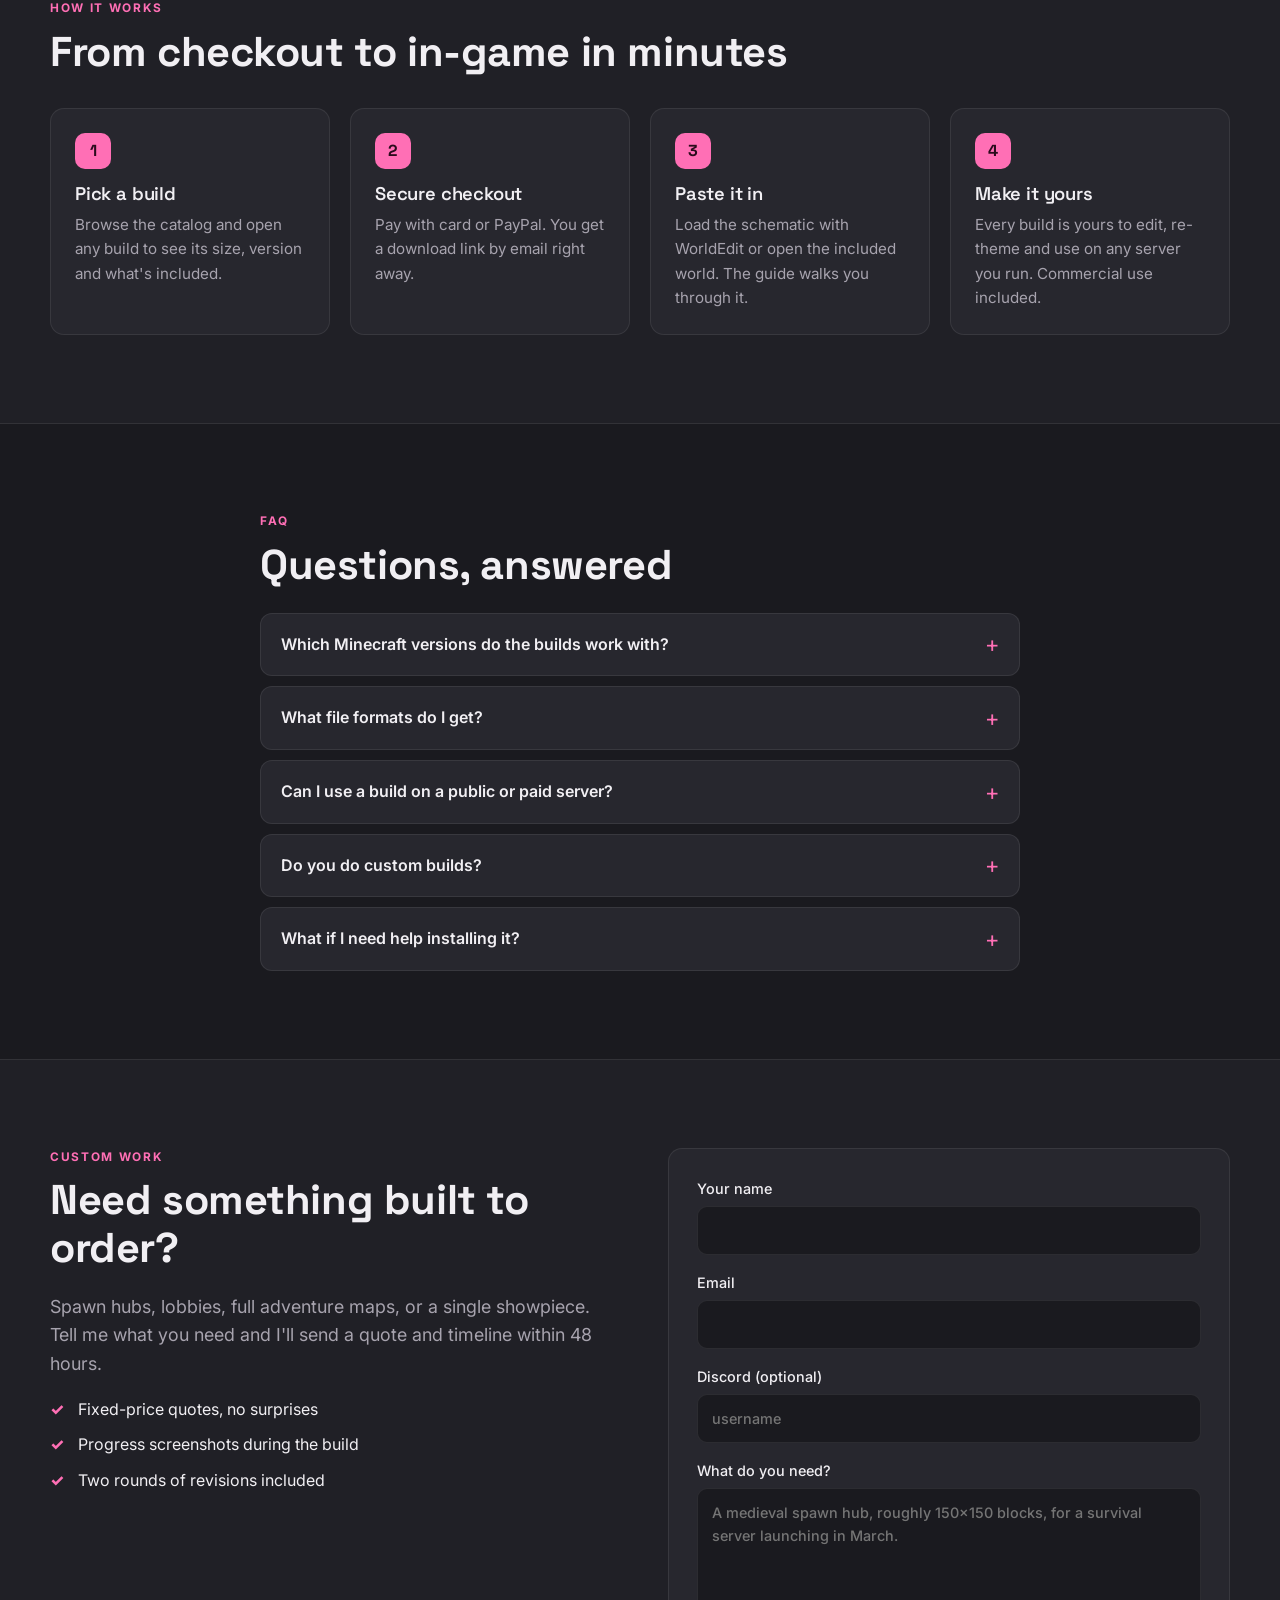
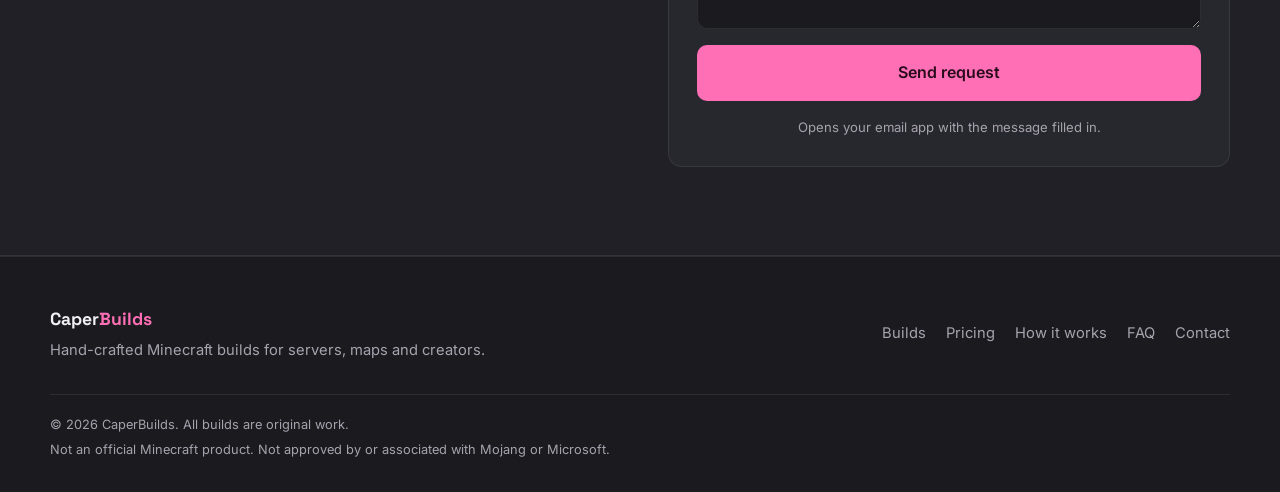
==== commit 853d5096: "Price builds by size tier: small 4.99, medium 6.99, large 9.99 Co-Authored-By: Claude Fable 5.1 <nor" ====
--- a/index.html
+++ b/index.html
@@ -25,6 +25,7 @@
       </a>
       <nav class="nav" aria-label="Main">
         <a href="#catalog">Builds</a>
+        <a href="#pricing">Pricing</a>
         <a href="#process">How it works</a>
         <a href="#faq">FAQ</a>
         <a href="#contact">Custom work</a>
@@ -78,6 +79,40 @@
       <div class="trust-item">
         <span class="trust-icon" aria-hidden="true">🛠️</span>
         <div><strong>Free fixes within 14 days</strong><p>If something is off, I fix it. No questions asked.</p></div>
+      </div>
+    </section>
+
+    <!-- Pricing -->
+    <section class="section pricing" id="pricing">
+      <div class="container">
+        <div class="section-head">
+          <div>
+            <p class="eyebrow">Pricing</p>
+            <h2>Three sizes, three prices</h2>
+          </div>
+          <p class="section-note">Every build includes the schematic, a world save, an install guide and a commercial licence.</p>
+        </div>
+        <div class="tiers">
+          <div class="tier">
+            <span class="tier-name">Small</span>
+            <span class="tier-price">$4.99</span>
+            <span class="tier-size">Under 100 × 100 blocks</span>
+            <p>Houses, farms, statues and single showpieces.</p>
+          </div>
+          <div class="tier is-popular">
+            <span class="tier-tag">Most popular</span>
+            <span class="tier-name">Medium</span>
+            <span class="tier-price">$6.99</span>
+            <span class="tier-size">Up to 150 × 150 blocks</span>
+            <p>Castles, lobbies, villages and larger landmarks.</p>
+          </div>
+          <div class="tier">
+            <span class="tier-name">Large</span>
+            <span class="tier-price">$9.99</span>
+            <span class="tier-size">Bigger than 150 × 150 blocks</span>
+            <p>Full spawns, towns and multi-island maps.</p>
+          </div>
+        </div>
       </div>
     </section>
 
@@ -211,6 +246,7 @@
       </div>
       <nav class="footer-links" aria-label="Footer">
         <a href="#catalog">Builds</a>
+        <a href="#pricing">Pricing</a>
         <a href="#process">How it works</a>
         <a href="#faq">FAQ</a>
         <a href="#contact">Contact</a>
--- a/css/style.css
+++ b/css/style.css
@@ -178,6 +178,26 @@
 .chip:hover { color: var(--text); border-color: rgba(255,255,255,0.25); }
 .chip.is-active { background: var(--accent); color: #2a0b1c; border-color: var(--accent); }
 
+/* ---------- Pricing ---------- */
+.pricing { padding-top: 40px; padding-bottom: 40px; }
+.section-note { color: var(--muted); max-width: 42ch; margin: 0; font-size: 0.95rem; }
+.tiers { display: grid; grid-template-columns: repeat(3, 1fr); gap: 20px; }
+.tier {
+  position: relative;
+  background: var(--surface); border: 1px solid var(--border); border-radius: var(--radius);
+  padding: 28px 26px; display: flex; flex-direction: column; gap: 4px;
+}
+.tier.is-popular { border-color: var(--accent); box-shadow: 0 0 0 1px var(--accent) inset; }
+.tier-tag {
+  position: absolute; top: -12px; left: 24px;
+  background: var(--accent); color: #2a0b1c; font-size: 0.72rem; font-weight: 700;
+  text-transform: uppercase; letter-spacing: 0.08em; padding: 4px 10px; border-radius: 999px;
+}
+.tier-name { font-weight: 600; color: var(--muted); text-transform: uppercase; letter-spacing: 0.1em; font-size: 0.78rem; }
+.tier-price { font-family: var(--font-display); font-size: 2.4rem; font-weight: 700; line-height: 1.1; }
+.tier-size { font-weight: 500; margin-bottom: 8px; }
+.tier p { margin: 0; color: var(--muted); font-size: 0.95rem; }
+
 /* ---------- Catalog grid ---------- */
 .grid {
   display: grid;
@@ -316,6 +336,7 @@
 /* ---------- Responsive ---------- */
 @media (max-width: 960px) {
   .steps { grid-template-columns: repeat(2, 1fr); }
+  .tiers { grid-template-columns: 1fr; }
   .trust { grid-template-columns: 1fr; margin-top: 0; }
   .contact-grid { grid-template-columns: 1fr; gap: 32px; }
 }
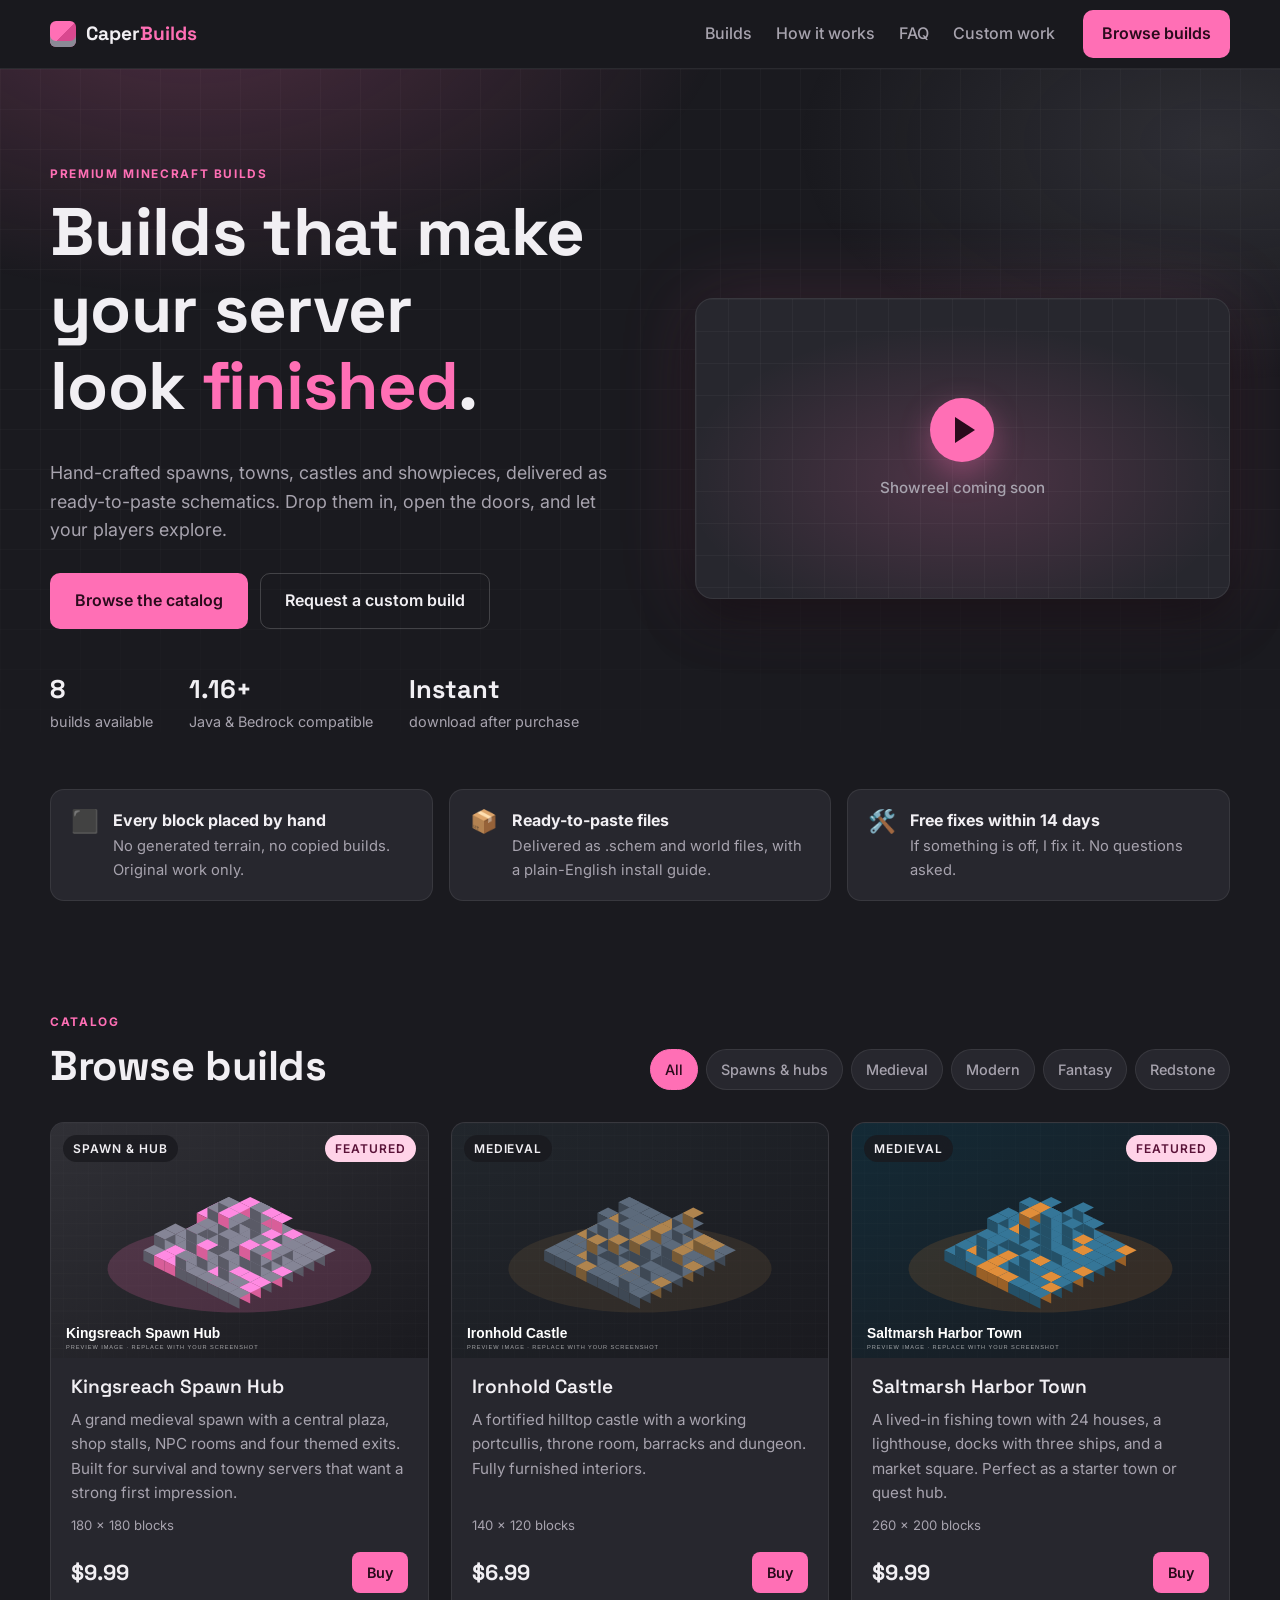
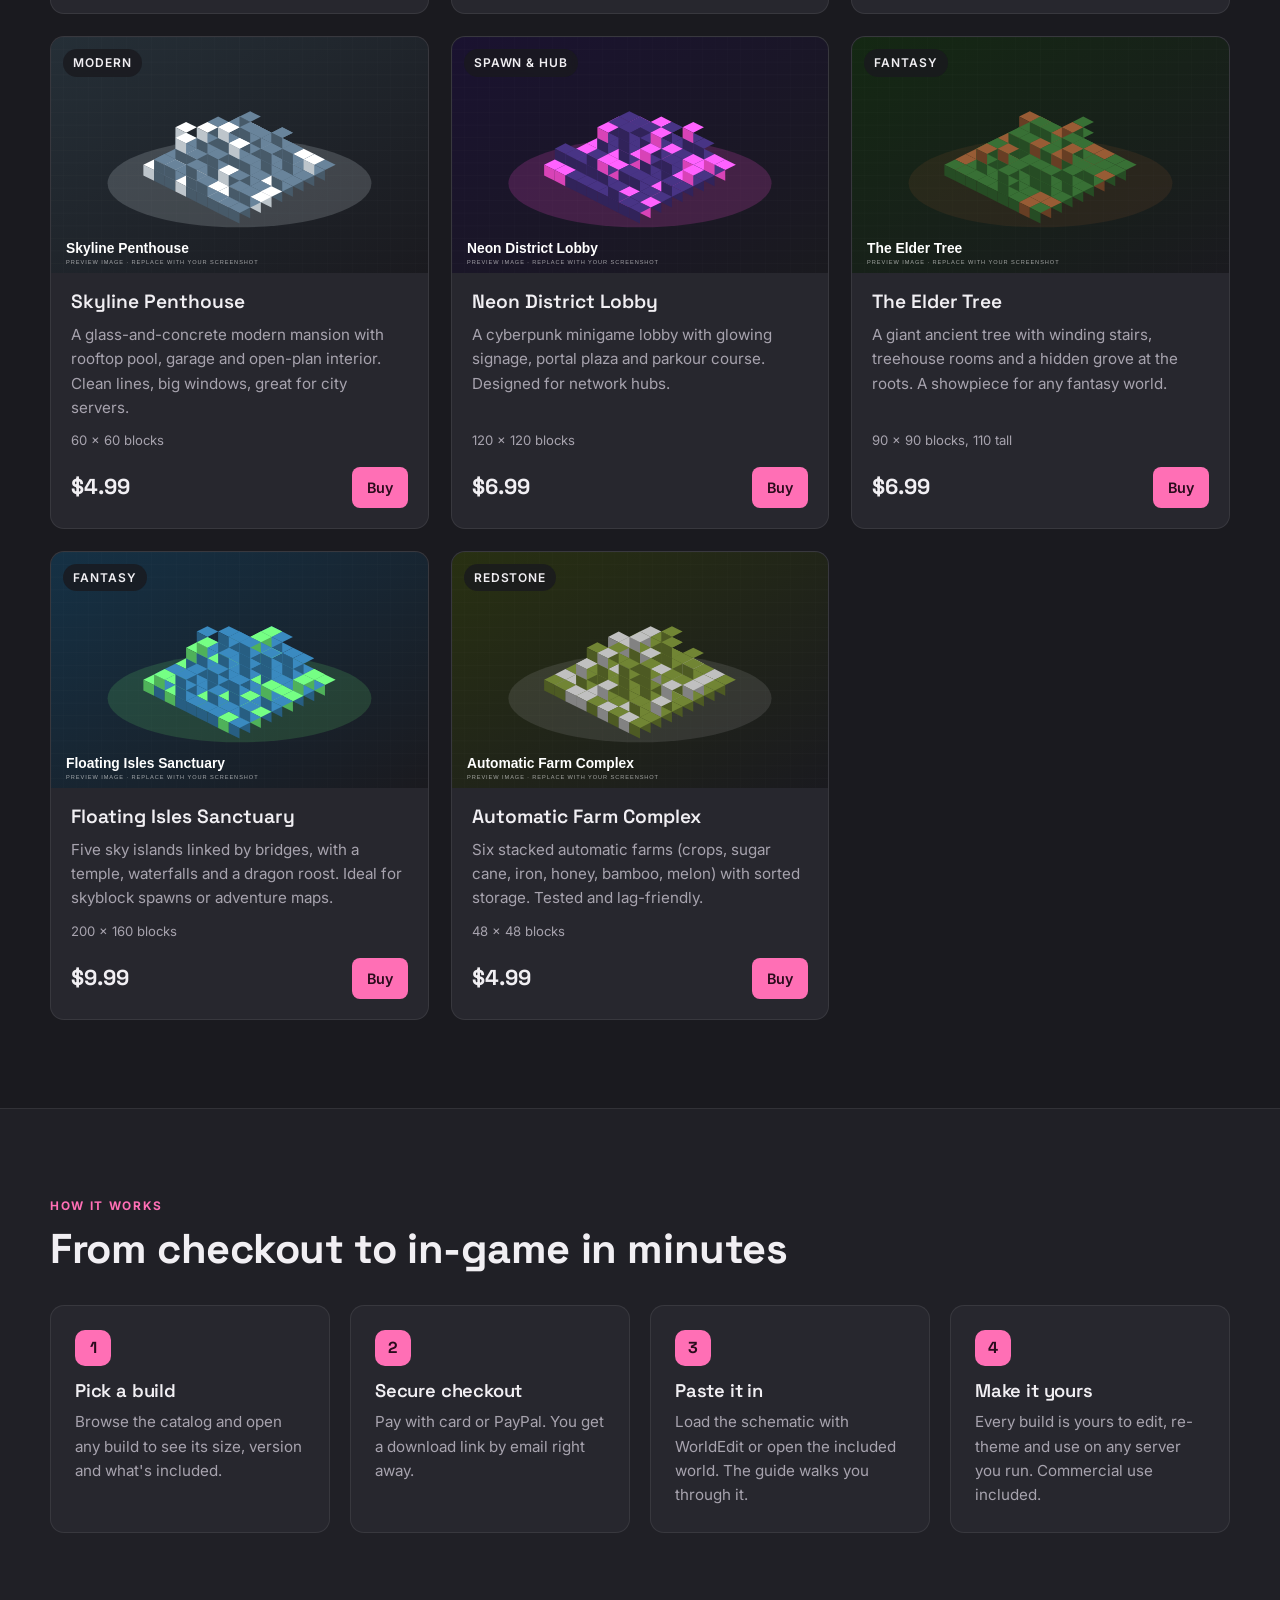
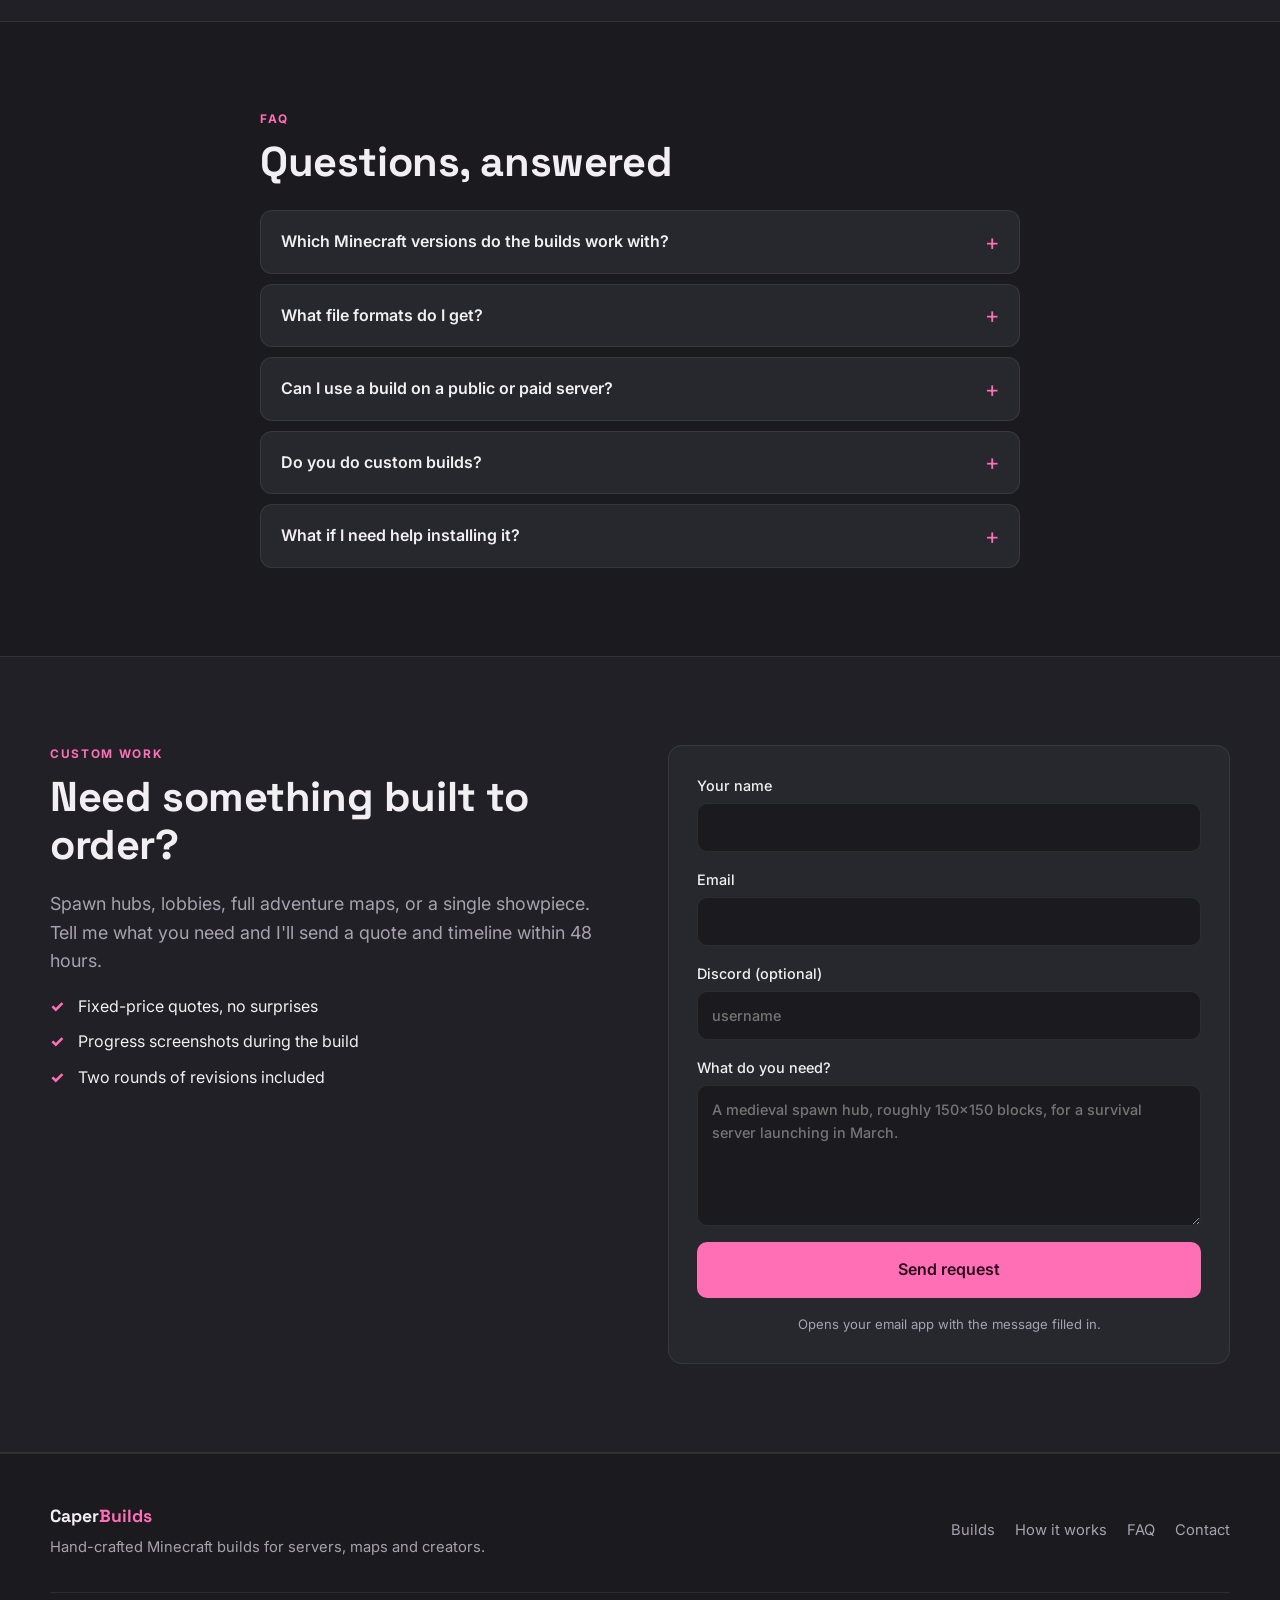
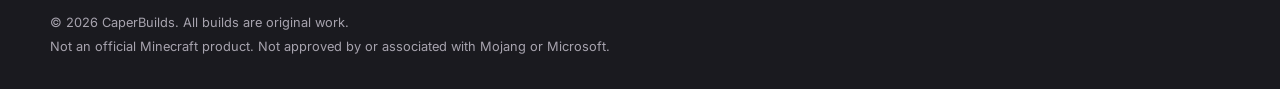
==== commit dc8e8c4f: "Set prices per build, remove pricing section, add hero video slot Co-Authored-By: Claude Fable 5.1 <" ====
--- a/index.html
+++ b/index.html
@@ -25,7 +25,6 @@
       </a>
       <nav class="nav" aria-label="Main">
         <a href="#catalog">Builds</a>
-        <a href="#pricing">Pricing</a>
         <a href="#process">How it works</a>
         <a href="#faq">FAQ</a>
         <a href="#contact">Custom work</a>
@@ -47,7 +46,8 @@
     <!-- Hero -->
     <section class="hero">
       <div class="hero-bg" aria-hidden="true"></div>
-      <div class="container hero-inner">
+      <div class="container hero-grid">
+      <div class="hero-inner">
         <p class="eyebrow">Premium Minecraft builds</p>
         <h1>Builds that make your server<br class="br-desktop" /> look <em>finished</em>.</h1>
         <p class="lead">
@@ -64,6 +64,15 @@
           <li><strong>Instant</strong><span>download after purchase</span></li>
         </ul>
       </div>
+      <div class="hero-media">
+        <div class="hero-video" id="hero-video">
+          <div class="hero-video-placeholder">
+            <span class="play-icon" aria-hidden="true"></span>
+            <span>Showreel coming soon</span>
+          </div>
+        </div>
+      </div>
+      </div>
     </section>
 
     <!-- Trust strip -->
@@ -79,40 +88,6 @@
       <div class="trust-item">
         <span class="trust-icon" aria-hidden="true">🛠️</span>
         <div><strong>Free fixes within 14 days</strong><p>If something is off, I fix it. No questions asked.</p></div>
-      </div>
-    </section>
-
-    <!-- Pricing -->
-    <section class="section pricing" id="pricing">
-      <div class="container">
-        <div class="section-head">
-          <div>
-            <p class="eyebrow">Pricing</p>
-            <h2>Three sizes, three prices</h2>
-          </div>
-          <p class="section-note">Every build includes the schematic, a world save, an install guide and a commercial licence.</p>
-        </div>
-        <div class="tiers">
-          <div class="tier">
-            <span class="tier-name">Small</span>
-            <span class="tier-price">$4.99</span>
-            <span class="tier-size">Under 100 × 100 blocks</span>
-            <p>Houses, farms, statues and single showpieces.</p>
-          </div>
-          <div class="tier is-popular">
-            <span class="tier-tag">Most popular</span>
-            <span class="tier-name">Medium</span>
-            <span class="tier-price">$6.99</span>
-            <span class="tier-size">Up to 150 × 150 blocks</span>
-            <p>Castles, lobbies, villages and larger landmarks.</p>
-          </div>
-          <div class="tier">
-            <span class="tier-name">Large</span>
-            <span class="tier-price">$9.99</span>
-            <span class="tier-size">Bigger than 150 × 150 blocks</span>
-            <p>Full spawns, towns and multi-island maps.</p>
-          </div>
-        </div>
       </div>
     </section>
 
@@ -246,7 +221,6 @@
       </div>
       <nav class="footer-links" aria-label="Footer">
         <a href="#catalog">Builds</a>
-        <a href="#pricing">Pricing</a>
         <a href="#process">How it works</a>
         <a href="#faq">FAQ</a>
         <a href="#contact">Contact</a>
--- a/css/style.css
+++ b/css/style.css
@@ -135,7 +135,40 @@
   mask-image: linear-gradient(to bottom, #000 60%, transparent);
   -webkit-mask-image: linear-gradient(to bottom, #000 60%, transparent);
 }
-.hero-inner { position: relative; z-index: 1; max-width: 820px; }
+.hero-grid {
+  position: relative; z-index: 1;
+  display: grid; grid-template-columns: 1.1fr 1fr; gap: 56px; align-items: center;
+}
+.hero-inner { max-width: 620px; }
+.hero-media { position: relative; }
+.hero-video {
+  position: relative; aspect-ratio: 16 / 9; overflow: hidden;
+  border-radius: 18px; border: 1px solid var(--border);
+  background: var(--surface);
+  box-shadow: var(--shadow), 0 0 80px rgba(255, 111, 181, 0.15);
+}
+.hero-video video, .hero-video iframe {
+  position: absolute; inset: 0; width: 100%; height: 100%; border: 0; object-fit: cover; display: block;
+}
+.hero-video.has-video .hero-video-placeholder { display: none; }
+.hero-video-placeholder {
+  position: absolute; inset: 0; display: flex; flex-direction: column; align-items: center; justify-content: center; gap: 14px;
+  color: var(--muted); font-weight: 500; font-size: 0.95rem;
+  background:
+    linear-gradient(rgba(255,255,255,0.03) 1px, transparent 1px),
+    linear-gradient(90deg, rgba(255,255,255,0.03) 1px, transparent 1px),
+    radial-gradient(400px 220px at 50% 60%, rgba(255,111,181,0.18), transparent 70%);
+  background-size: 32px 32px, 32px 32px, auto;
+}
+.play-icon {
+  width: 64px; height: 64px; border-radius: 50%;
+  background: var(--accent); position: relative;
+  box-shadow: 0 10px 30px rgba(255,111,181,0.35);
+}
+.play-icon::after {
+  content: ""; position: absolute; left: 25px; top: 19px;
+  border-left: 20px solid #2a0b1c; border-top: 13px solid transparent; border-bottom: 13px solid transparent;
+}
 .hero h1 em { font-style: normal; color: var(--accent); }
 .hero-actions { display: flex; flex-wrap: wrap; gap: 12px; margin: 28px 0 40px; }
 .hero-stats {
@@ -177,26 +210,6 @@
 }
 .chip:hover { color: var(--text); border-color: rgba(255,255,255,0.25); }
 .chip.is-active { background: var(--accent); color: #2a0b1c; border-color: var(--accent); }
-
-/* ---------- Pricing ---------- */
-.pricing { padding-top: 40px; padding-bottom: 40px; }
-.section-note { color: var(--muted); max-width: 42ch; margin: 0; font-size: 0.95rem; }
-.tiers { display: grid; grid-template-columns: repeat(3, 1fr); gap: 20px; }
-.tier {
-  position: relative;
-  background: var(--surface); border: 1px solid var(--border); border-radius: var(--radius);
-  padding: 28px 26px; display: flex; flex-direction: column; gap: 4px;
-}
-.tier.is-popular { border-color: var(--accent); box-shadow: 0 0 0 1px var(--accent) inset; }
-.tier-tag {
-  position: absolute; top: -12px; left: 24px;
-  background: var(--accent); color: #2a0b1c; font-size: 0.72rem; font-weight: 700;
-  text-transform: uppercase; letter-spacing: 0.08em; padding: 4px 10px; border-radius: 999px;
-}
-.tier-name { font-weight: 600; color: var(--muted); text-transform: uppercase; letter-spacing: 0.1em; font-size: 0.78rem; }
-.tier-price { font-family: var(--font-display); font-size: 2.4rem; font-weight: 700; line-height: 1.1; }
-.tier-size { font-weight: 500; margin-bottom: 8px; }
-.tier p { margin: 0; color: var(--muted); font-size: 0.95rem; }
 
 /* ---------- Catalog grid ---------- */
 .grid {
@@ -335,8 +348,9 @@
 
 /* ---------- Responsive ---------- */
 @media (max-width: 960px) {
+  .hero-grid { grid-template-columns: 1fr; gap: 36px; }
+  .hero-inner { max-width: 820px; }
   .steps { grid-template-columns: repeat(2, 1fr); }
-  .tiers { grid-template-columns: 1fr; }
   .trust { grid-template-columns: 1fr; margin-top: 0; }
   .contact-grid { grid-template-columns: 1fr; gap: 32px; }
 }
